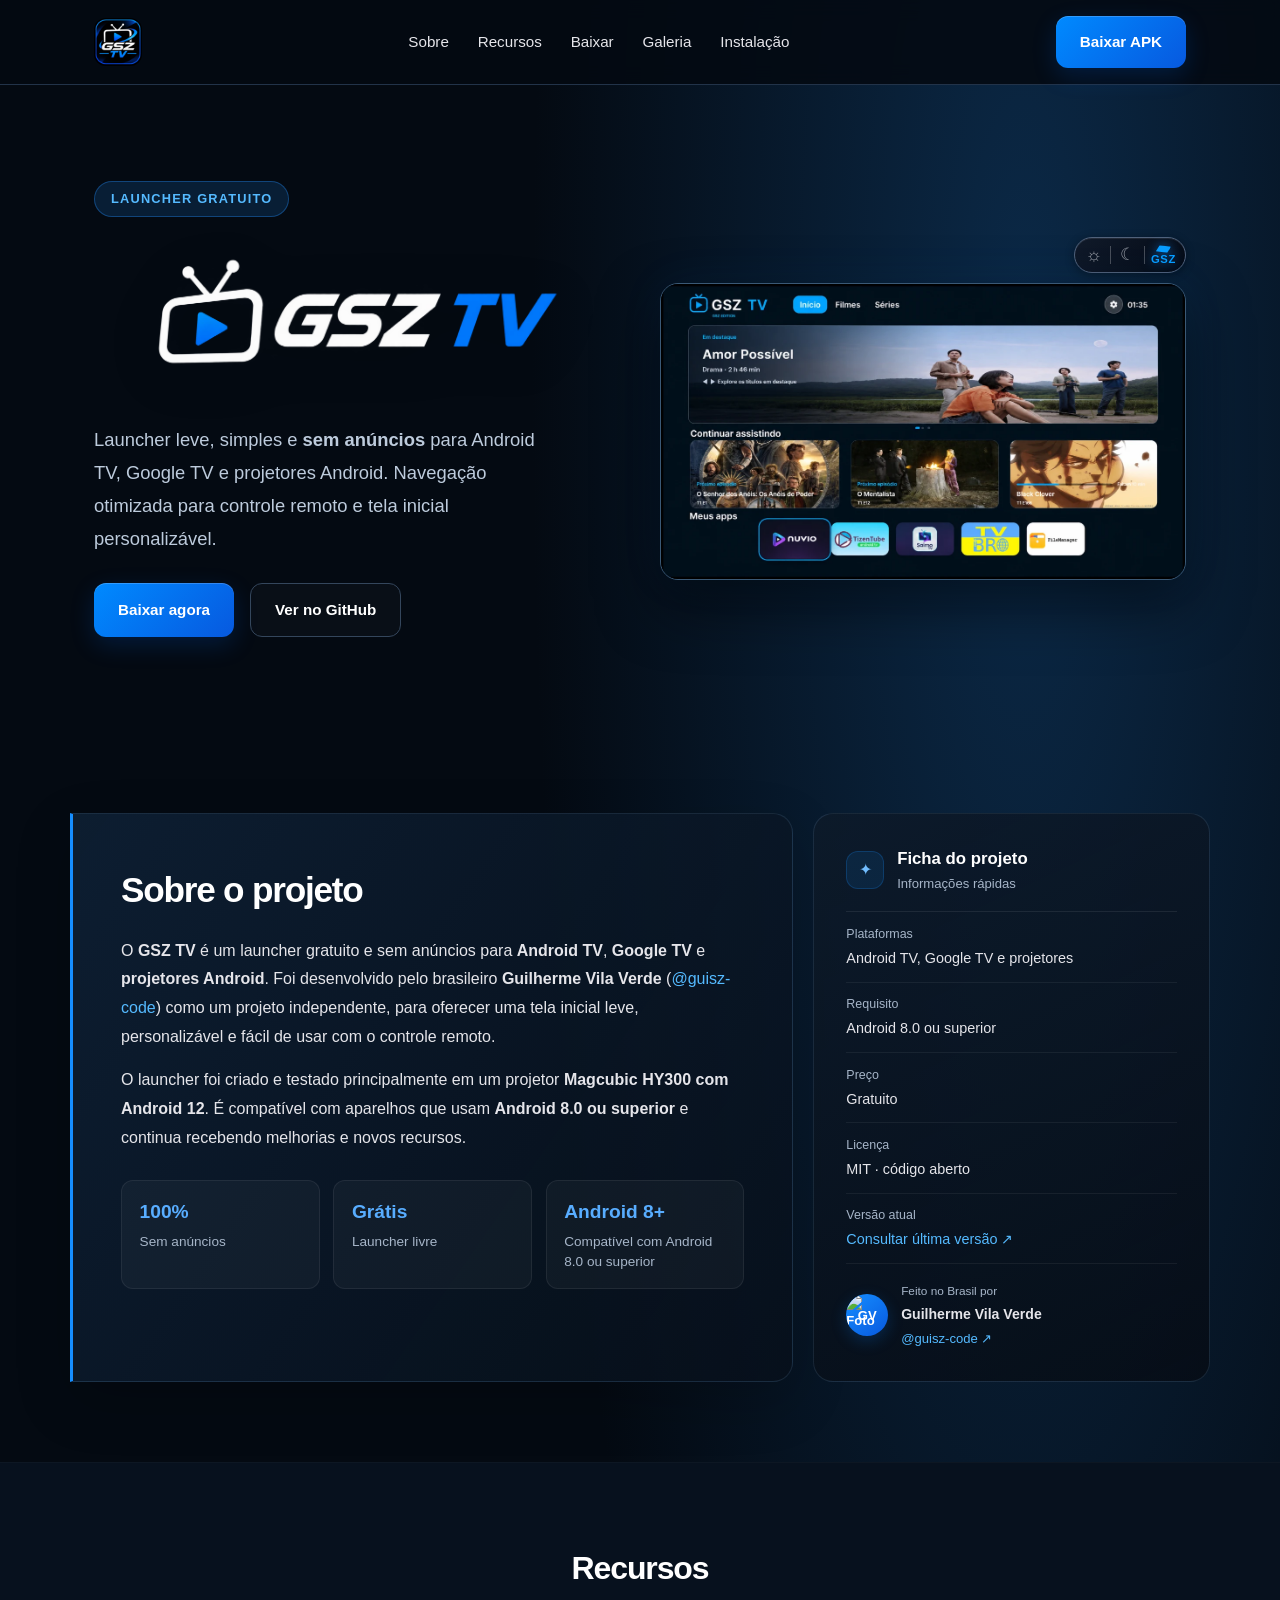
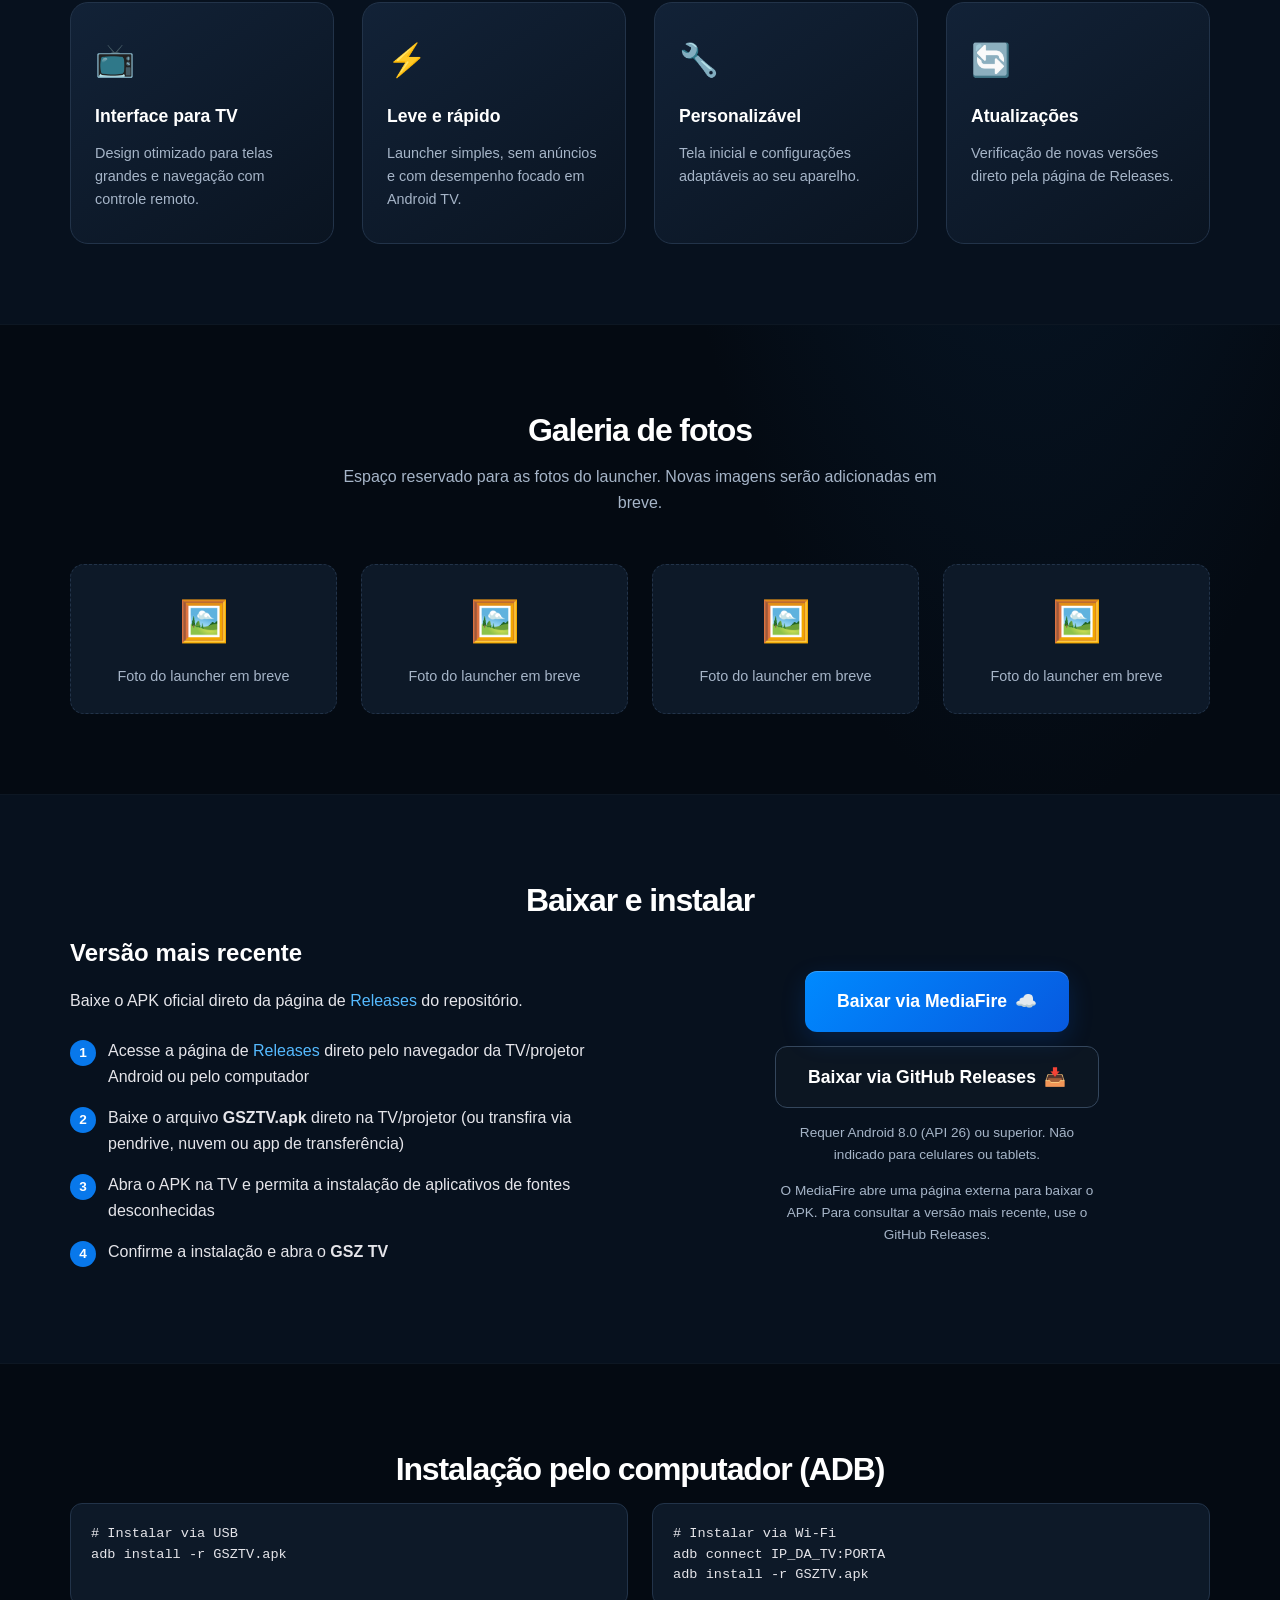
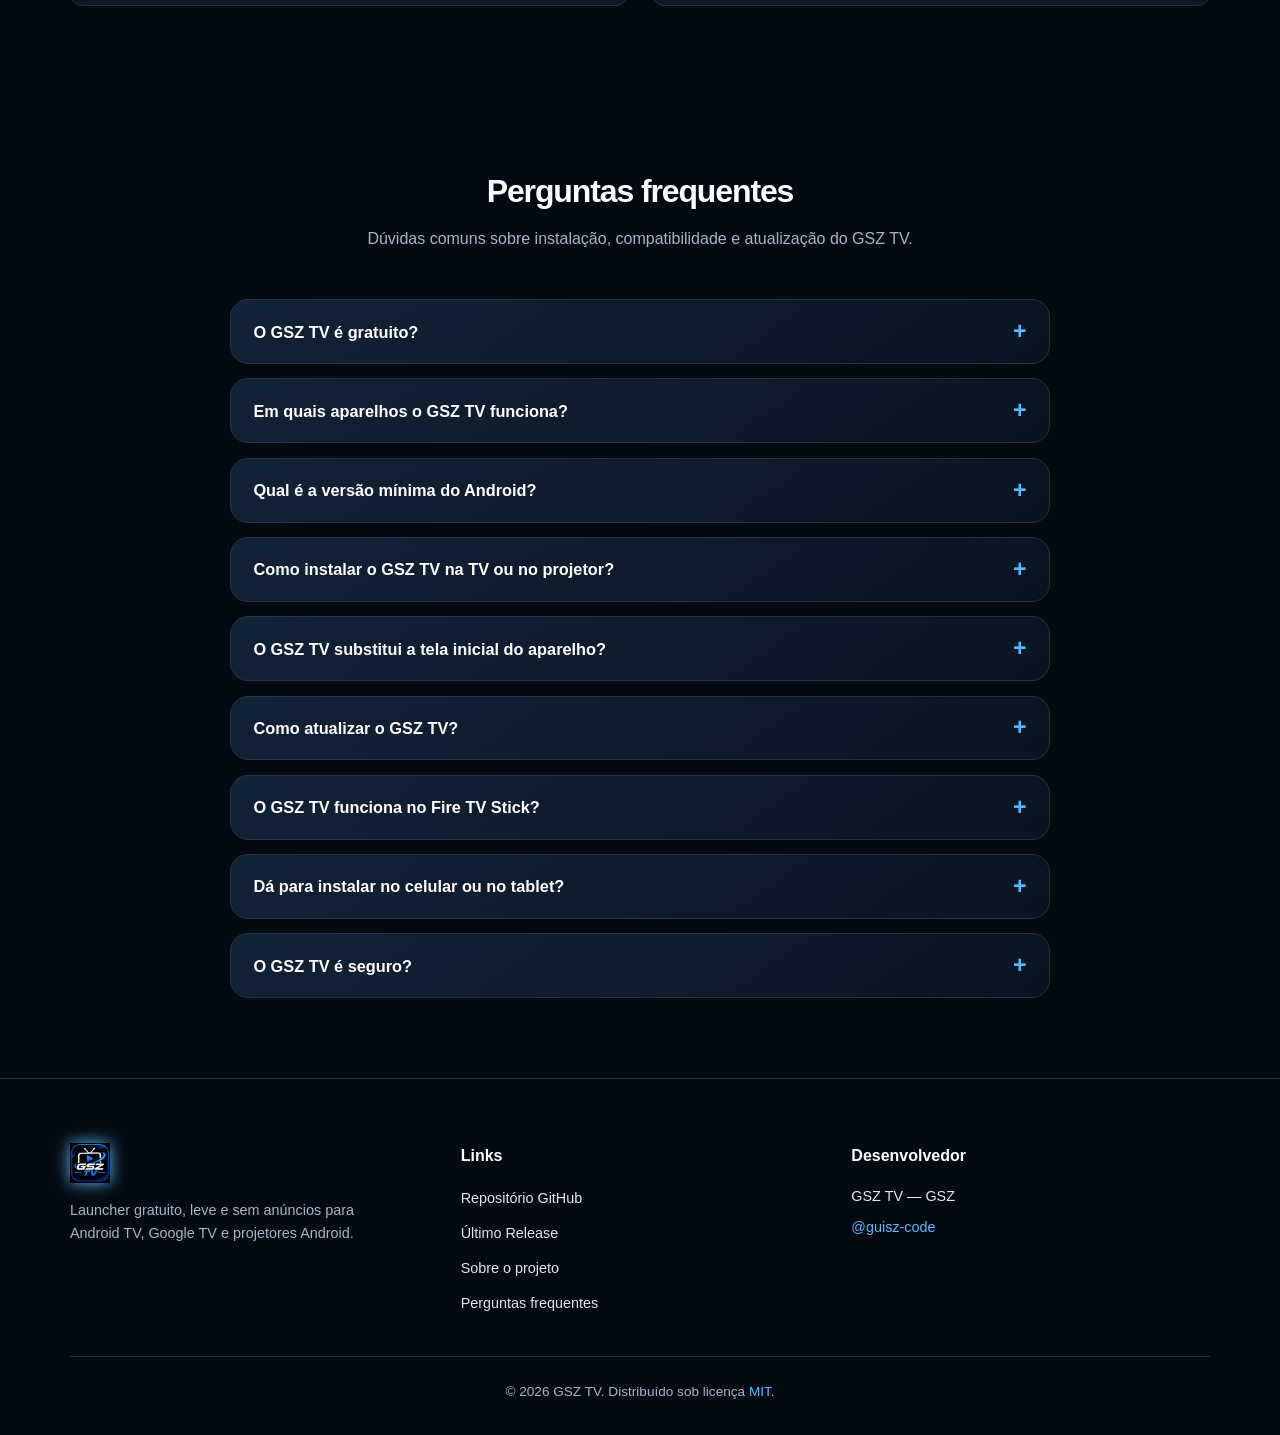
==== index.html @ 0f0dad5b "style: destaca MediaFire e move GitHub para segundo botão" ====
<!DOCTYPE html>
<html lang="pt-BR">
<head>
  <meta charset="UTF-8">
  <meta name="viewport" content="width=device-width, initial-scale=1.0">
  <meta name="description" content="Conheça o GSZ TV, launcher grátis e sem anúncios para Android TV, Google TV e projetores Android. Veja os recursos, requisitos e baixe o APK oficial.">
  <meta name="keywords" content="GSZ TV, launcher para Android TV, launcher para Google TV, launcher para projetor Android, launcher grátis sem anúncios, baixar GSZ TV APK">
  <meta name="author" content="GSZ — @guisz-code">
  <meta name="robots" content="index, follow, max-image-preview:large">
  <meta name="theme-color" content="#040a12">
  <link rel="canonical" href="https://guisz-code.github.io/gzs-tv-site/">

  <!-- Open Graph / Facebook -->
  <meta property="og:type" content="website">
  <meta property="og:url" content="https://guisz-code.github.io/gzs-tv-site/">
  <meta property="og:title" content="GSZ TV — Launcher grátis para Android TV">
  <meta property="og:description" content="Launcher gratuito, leve e sem anúncios para Android TV, Google TV e projetores Android. Baixe o APK oficial.">
  <meta property="og:image" content="https://guisz-code.github.io/gzs-tv-site/assets/img/social-card.jpg">
  <meta property="og:image:type" content="image/jpeg">
  <meta property="og:image:width" content="1200">
  <meta property="og:image:height" content="630">
  <meta property="og:image:alt" content="GSZ TV — launcher moderno para TV e projetor">
  <meta property="og:site_name" content="GSZ TV">
  <meta property="og:locale" content="pt_BR">

  <!-- Twitter -->
  <meta name="twitter:card" content="summary_large_image">
  <meta name="twitter:url" content="https://guisz-code.github.io/gzs-tv-site/">
  <meta name="twitter:title" content="GSZ TV — Launcher grátis para Android TV">
  <meta name="twitter:description" content="Launcher gratuito, leve e sem anúncios para Android TV, Google TV e projetores Android.">
  <meta name="twitter:image" content="https://guisz-code.github.io/gzs-tv-site/assets/img/social-card.jpg">
  <meta name="twitter:image:alt" content="GSZ TV — launcher moderno para TV e projetor">

  <title>GSZ TV: Launcher grátis para Android TV e projetores</title>
  <script type="application/ld+json">
  {
    "@context": "https://schema.org",
    "@graph": [
      {
        "@type": "WebSite",
        "@id": "https://guisz-code.github.io/gzs-tv-site/#website",
        "url": "https://guisz-code.github.io/gzs-tv-site/",
        "name": "GSZ TV",
        "inLanguage": "pt-BR"
      },
      {
        "@type": "SoftwareApplication",
        "@id": "https://guisz-code.github.io/gzs-tv-site/#app",
        "name": "GSZ TV",
        "applicationCategory": "HomeApplication",
        "operatingSystem": "Android 8.0 ou superior",
        "description": "Launcher gratuito e sem anúncios para Android TV, Google TV e projetores Android, com navegação otimizada para controle remoto.",
        "url": "https://guisz-code.github.io/gzs-tv-site/",
        "image": "https://guisz-code.github.io/gzs-tv-site/assets/img/tema-gsz-edition.webp",
        "screenshot": "https://guisz-code.github.io/gzs-tv-site/assets/img/tema-gsz-edition.webp",
        "downloadUrl": "https://github.com/guisz-code/GSZ-TV/releases/latest",
        "author": {
          "@type": "Person",
          "name": "GSZ",
          "url": "https://github.com/guisz-code"
        },
        "offers": {
          "@type": "Offer",
          "price": "0",
          "priceCurrency": "BRL"
        }
      },
      {
        "@type": "FAQPage",
        "@id": "https://guisz-code.github.io/gzs-tv-site/#faq",
        "inLanguage": "pt-BR",
        "mainEntity": [
          {
            "@type": "Question",
            "name": "O GSZ TV é gratuito?",
            "acceptedAnswer": {
              "@type": "Answer",
              "text": "Sim. O GSZ TV é gratuito, não tem anúncios nem assinatura, e o código-fonte é aberto sob a licença MIT. O download do APK é feito apenas pela página oficial de Releases do GitHub."
            }
          },
          {
            "@type": "Question",
            "name": "Em quais aparelhos o GSZ TV funciona?",
            "acceptedAnswer": {
              "@type": "Answer",
              "text": "O GSZ TV foi feito para Android TV, Google TV e projetores com Android 8.0 ou superior. Existem também versões experimentais para Smart TVs LG (webOS) e Samsung (Tizen), publicadas em um pré-release e que ainda precisam de validação em TVs reais."
            }
          },
          {
            "@type": "Question",
            "name": "Qual é a versão mínima do Android?",
            "acceptedAnswer": {
              "@type": "Answer",
              "text": "Android 8.0 (API 26) ou superior. O launcher foi criado e testado principalmente em um projetor Magcubic HY300 com Android 12."
            }
          },
          {
            "@type": "Question",
            "name": "Como instalar o GSZ TV na TV ou no projetor?",
            "acceptedAnswer": {
              "@type": "Answer",
              "text": "Baixe o arquivo GSZTV.apk pela página de Releases, abra o arquivo no aparelho e permita a instalação de aplicativos de fontes desconhecidas. Se preferir, transfira o APK por pendrive, nuvem ou aplicativo de transferência de arquivos. Também é possível instalar pelo computador usando ADB."
            }
          },
          {
            "@type": "Question",
            "name": "O GSZ TV substitui a tela inicial do aparelho?",
            "acceptedAnswer": {
              "@type": "Answer",
              "text": "Em aparelhos compatíveis, sim: o GSZ TV pode assumir a tela inicial. Para voltar à interface original, basta alterar a opção Início nas configurações do próprio aplicativo."
            }
          },
          {
            "@type": "Question",
            "name": "Como atualizar o GSZ TV?",
            "acceptedAnswer": {
              "@type": "Answer",
              "text": "A partir da versão 1.5, abra Configurações > Atualizações dentro do launcher para verificar, baixar e instalar novas versões. Não desinstale o aplicativo antes de atualizar, para preservar suas configurações."
            }
          },
          {
            "@type": "Question",
            "name": "O GSZ TV funciona no Fire TV Stick?",
            "acceptedAnswer": {
              "@type": "Answer",
              "text": "O Fire TV Stick usa o Fire OS, que é baseado em Android, mas a troca da tela inicial depende das restrições da Amazon. O projeto é desenvolvido e testado para Android TV, Google TV e projetores Android."
            }
          },
          {
            "@type": "Question",
            "name": "Dá para instalar no celular ou no tablet?",
            "acceptedAnswer": {
              "@type": "Answer",
              "text": "Não é o objetivo. A interface é pensada para telas grandes e para navegação com controle remoto, então o uso em celulares e tablets não é indicado."
            }
          },
          {
            "@type": "Question",
            "name": "O GSZ TV é seguro?",
            "acceptedAnswer": {
              "@type": "Answer",
              "text": "O código-fonte é público e aberto sob a licença MIT, o que permite auditar o funcionamento do aplicativo. Baixe o APK somente pela página oficial de Releases do repositório GSZ-TV para evitar arquivos modificados."
            }
          }
        ]
      }
    ]
  }
  </script>
  <link rel="preload" as="image" href="assets/img/logo-gsz-tv.webp">
  <link rel="preload" as="image" href="assets/img/gsz-tv-wordmark.webp">
  <link rel="preload" as="image" href="assets/img/tema-gsz-edition.webp" fetchpriority="high">
  <link rel="stylesheet" href="assets/css/style.css">
</head>
<body>

  <!-- Navegação -->
  <nav class="navbar">
    <div class="nav-container">
      <a href="#" class="logo-link" aria-label="GSZ TV">
        <img src="assets/img/logo-gsz-tv.webp" alt="" class="logo" width="256" height="256">
      </a>
      <ul class="nav-links">
        <li><a href="#sobre">Sobre</a></li>
        <li><a href="#recursos">Recursos</a></li>
        <li><a href="#baixar">Baixar</a></li>
        <li><a href="#galeria">Galeria</a></li>
        <li><a href="#instalacao">Instalação</a></li>
      </ul>
      <a href="https://github.com/guisz-code/GSZ-TV/releases/latest" class="btn neon" target="_blank">Baixar APK</a>
    </div>
  </nav>

  <!-- Hero -->
  <header class="hero">
    <div class="hero-content">
      <span class="badge">Launcher gratuito</span>
      <h1 class="hero-title">
        <img src="assets/img/gsz-tv-wordmark.webp" alt="GSZ TV" class="hero-wordmark" width="1100" height="367" fetchpriority="high">
        <span class="sr-only">— launcher grátis para Android TV, Google TV e projetores Android</span>
      </h1>
      <p class="lead">
        Launcher leve, simples e <strong>sem anúncios</strong> para Android TV, Google TV e projetores Android.
        Navegação otimizada para controle remoto e tela inicial personalizável.
      </p>
      <div class="hero-actions">
        <a href="#baixar" class="btn neon">Baixar agora</a>
        <a href="https://github.com/guisz-code/GSZ-TV" class="btn outline" target="_blank">Ver no GitHub</a>
      </div>
    </div>
    <div class="hero-image">
      <button id="btn-alternar-tema" class="btn-alternar-tema" type="button" aria-label="Alternar tema do launcher">
        <div class="tema-toggle">
          <span class="tema-icone tema-sol" data-indicador-tema="branco" aria-hidden="true">☼</span>
          <div class="tema-divisor"></div>
          <span class="tema-icone tema-lua" data-indicador-tema="escuro" aria-hidden="true">☾</span>
          <div class="tema-divisor"></div>
          <span class="tema-marca ativo" data-indicador-tema="gsz-edition" aria-hidden="true"><i></i><b>GSZ</b></span>
        </div>
      </button>
      <img id="img-tema" src="assets/img/tema-gsz-edition.webp" alt="Tela inicial do GSZ TV — tema GSZ EDITION" class="screenshot" width="1200" height="675" fetchpriority="high">
    </div>
  </header>

  <!-- Sobre -->
  <section id="sobre" class="section sobre">
    <div class="container">
      <div class="sobre-grid">
        <div class="sobre-texto">
          <h2>Sobre o projeto</h2>
          <p>
            O <strong>GSZ TV</strong> é um launcher gratuito e sem anúncios para <strong>Android TV</strong>,
            <strong>Google TV</strong> e <strong>projetores Android</strong>. Foi desenvolvido pelo brasileiro
            <strong>Guilherme Vila Verde</strong> (<a href="https://github.com/guisz-code" target="_blank" rel="noopener noreferrer">@guisz-code</a>)
            como um projeto independente, para oferecer uma tela inicial leve, personalizável e fácil de usar com o controle remoto.
          </p>
          <p>
            O launcher foi criado e testado principalmente em um projetor <strong>Magcubic HY300 com Android 12</strong>.
            É compatível com aparelhos que usam <strong>Android 8.0 ou superior</strong> e continua recebendo melhorias e novos recursos.
          </p>
          <div class="destaques">
            <div class="destaque">
              <span class="numero">100%</span>
              <span class="rotulo">Sem anúncios</span>
            </div>
            <div class="destaque">
              <span class="numero">Grátis</span>
              <span class="rotulo">Launcher livre</span>
            </div>
            <div class="destaque">
              <span class="numero">Android 8+</span>
              <span class="rotulo">Compatível com Android 8.0 ou superior</span>
            </div>
          </div>
        </div>
        <aside class="sobre-ficha" aria-label="Ficha técnica do projeto">
          <div class="ficha-cabecalho">
            <span class="ficha-sinal" aria-hidden="true">✦</span>
            <div>
              <h3>Ficha do projeto</h3>
              <p>Informações rápidas</p>
            </div>
          </div>
          <dl class="ficha-lista">
            <div><dt>Plataformas</dt><dd>Android TV, Google TV e projetores</dd></div>
            <div><dt>Requisito</dt><dd>Android 8.0 ou superior</dd></div>
            <div><dt>Preço</dt><dd>Gratuito</dd></div>
            <div><dt>Licença</dt><dd>MIT · código aberto</dd></div>
            <div><dt>Versão atual</dt><dd><a id="versao-launcher" href="https://github.com/guisz-code/GSZ-TV/releases/latest" target="_blank" rel="noopener noreferrer">Consultar última versão ↗</a></dd></div>
          </dl>
          <div class="ficha-desenvolvedor">
            <span class="desenvolvedor-avatar">
              <span aria-hidden="true">GV</span>
              <img id="avatar-github" src="https://github.com/guisz-code.png?size=96" alt="Foto de perfil de Guilherme Vila Verde no GitHub">
            </span>
            <div>
              <span class="desenvolvedor-legenda">Feito no Brasil por</span>
              <strong>Guilherme Vila Verde</strong>
              <a href="https://github.com/guisz-code" target="_blank" rel="noopener noreferrer">@guisz-code ↗</a>
            </div>
          </div>
        </aside>
      </div>
    </div>
  </section>

  <!-- Recursos -->
  <section id="recursos" class="section recursos bg-escuro">
    <div class="container">
      <h2 class="titulo-secao">Recursos</h2>
      <div class="grid-recursos">
        <div class="card">
          <div class="icone">📺</div>
          <h3>Interface para TV</h3>
          <p>Design otimizado para telas grandes e navegação com controle remoto.</p>
        </div>
        <div class="card">
          <div class="icone">⚡</div>
          <h3>Leve e rápido</h3>
          <p>Launcher simples, sem anúncios e com desempenho focado em Android TV.</p>
        </div>
        <div class="card">
          <div class="icone">🔧</div>
          <h3>Personalizável</h3>
          <p>Tela inicial e configurações adaptáveis ao seu aparelho.</p>
        </div>
        <div class="card">
          <div class="icone">🔄</div>
          <h3>Atualizações</h3>
          <p>Verificação de novas versões direto pela página de Releases.</p>
        </div>
      </div>
    </div>
  </section>

  <!-- Galeria (espaço para fotos futuras) -->
  <section id="galeria" class="section galeria">
    <div class="container">
      <h2 class="titulo-secao">Galeria de fotos</h2>
      <p class="subtitulo">Espaço reservado para as fotos do launcher. Novas imagens serão adicionadas em breve.</p>
      <div class="grid-galeria">
        <div class="galeria-item placeholder">
          <div class="placeholder-conteudo">
            <span class="icone-placeholder">🖼️</span>
            <p>Foto do launcher em breve</p>
          </div>
        </div>
        <div class="galeria-item placeholder">
          <div class="placeholder-conteudo">
            <span class="icone-placeholder">🖼️</span>
            <p>Foto do launcher em breve</p>
          </div>
        </div>
        <div class="galeria-item placeholder">
          <div class="placeholder-conteudo">
            <span class="icone-placeholder">🖼️</span>
            <p>Foto do launcher em breve</p>
          </div>
        </div>
        <div class="galeria-item placeholder">
          <div class="placeholder-conteudo">
            <span class="icone-placeholder">🖼️</span>
            <p>Foto do launcher em breve</p>
          </div>
        </div>
      </div>
    </div>
  </section>

  <!-- Baixar -->
  <section id="baixar" class="section baixar bg-escuro">
    <div class="container">
      <h2 class="titulo-secao">Baixar e instalar</h2>
      <div class="baixar-conteudo">
        <div class="texto-baixar">
          <h3>Versão mais recente</h3>
          <p>Baixe o APK oficial direto da página de <a href="https://github.com/guisz-code/GSZ-TV/releases/latest" target="_blank">Releases</a> do repositório.</p>
          <div class="passos">
            <div class="passo">
              <span class="numero-passo">1</span>
              <span>Acesse a página de <a href="https://github.com/guisz-code/GSZ-TV/releases/latest" target="_blank">Releases</a> direto pelo navegador da TV/projetor Android ou pelo computador</span>
            </div>
            <div class="passo">
              <span class="numero-passo">2</span>
              <span>Baixe o arquivo <strong>GSZTV.apk</strong> direto na TV/projetor (ou transfira via pendrive, nuvem ou app de transferência)</span>
            </div>
            <div class="passo">
              <span class="numero-passo">3</span>
              <span>Abra o APK na TV e permita a instalação de aplicativos de fontes desconhecidas</span>
            </div>
            <div class="passo">
              <span class="numero-passo">4</span>
              <span>Confirme a instalação e abra o <strong>GSZ TV</strong></span>
            </div>
          </div>
        </div>
        <div class="baixar-cta">
          <a href="https://www.mediafire.com/file/glqg8dirai9h2zf/GSZTV.apk/file" class="btn neon btn-grande" target="_blank" rel="noopener noreferrer" id="btn-download-externo">
            Baixar via MediaFire <span aria-hidden="true">☁️</span>
          </a>
          <a href="https://github.com/guisz-code/GSZ-TV/releases/latest" class="btn outline btn-grande" target="_blank" rel="noopener noreferrer">
            Baixar via GitHub Releases <span aria-hidden="true">📥</span>
          </a>
          <p class="nota">Requer Android 8.0 (API 26) ou superior. Não indicado para celulares ou tablets.</p>
          <p class="nota">O MediaFire abre uma página externa para baixar o APK. Para consultar a versão mais recente, use o GitHub Releases.</p>
        </div>
      </div>
    </div>
  </section>

  <!-- Instalação -->
  <section id="instalacao" class="section instalacao">
    <div class="container">
      <h2 class="titulo-secao">Instalação pelo computador (ADB)</h2>
      <div class="codigos">
        <div class="bloco-codigo">
          <pre><code># Instalar via USB
adb install -r GSZTV.apk</code></pre>
        </div>
        <div class="bloco-codigo">
          <pre><code># Instalar via Wi-Fi
adb connect IP_DA_TV:PORTA
adb install -r GSZTV.apk</code></pre>
        </div>
      </div>
    </div>
  </section>

  <!-- Perguntas frequentes -->
  <section id="faq" class="section faq">
    <div class="container">
      <h2 class="titulo-secao">Perguntas frequentes</h2>
      <p class="subtitulo">Dúvidas comuns sobre instalação, compatibilidade e atualização do GSZ TV.</p>
      <div class="faq-lista">
        <details class="faq-item">
          <summary>O GSZ TV é gratuito?</summary>
          <div class="faq-resposta"><p>Sim. O GSZ TV é gratuito, não tem anúncios nem assinatura, e o código-fonte é aberto sob a licença MIT. O download do APK é feito apenas pela página oficial de Releases do GitHub.</p></div>
        </details>
        <details class="faq-item">
          <summary>Em quais aparelhos o GSZ TV funciona?</summary>
          <div class="faq-resposta"><p>O GSZ TV foi feito para Android TV, Google TV e projetores com Android 8.0 ou superior. Existem também versões experimentais para Smart TVs LG (webOS) e Samsung (Tizen), publicadas em um pré-release e que ainda precisam de validação em TVs reais.</p></div>
        </details>
        <details class="faq-item">
          <summary>Qual é a versão mínima do Android?</summary>
          <div class="faq-resposta"><p>Android 8.0 (API 26) ou superior. O launcher foi criado e testado principalmente em um projetor Magcubic HY300 com Android 12.</p></div>
        </details>
        <details class="faq-item">
          <summary>Como instalar o GSZ TV na TV ou no projetor?</summary>
          <div class="faq-resposta"><p>Baixe o arquivo GSZTV.apk pela página de Releases, abra o arquivo no aparelho e permita a instalação de aplicativos de fontes desconhecidas. Se preferir, transfira o APK por pendrive, nuvem ou aplicativo de transferência de arquivos. Também é possível instalar pelo computador usando ADB.</p></div>
        </details>
        <details class="faq-item">
          <summary>O GSZ TV substitui a tela inicial do aparelho?</summary>
          <div class="faq-resposta"><p>Em aparelhos compatíveis, sim: o GSZ TV pode assumir a tela inicial. Para voltar à interface original, basta alterar a opção Início nas configurações do próprio aplicativo.</p></div>
        </details>
        <details class="faq-item">
          <summary>Como atualizar o GSZ TV?</summary>
          <div class="faq-resposta"><p>A partir da versão 1.5, abra Configurações &gt; Atualizações dentro do launcher para verificar, baixar e instalar novas versões. Não desinstale o aplicativo antes de atualizar, para preservar suas configurações.</p></div>
        </details>
        <details class="faq-item">
          <summary>O GSZ TV funciona no Fire TV Stick?</summary>
          <div class="faq-resposta"><p>O Fire TV Stick usa o Fire OS, que é baseado em Android, mas a troca da tela inicial depende das restrições da Amazon. O projeto é desenvolvido e testado para Android TV, Google TV e projetores Android.</p></div>
        </details>
        <details class="faq-item">
          <summary>Dá para instalar no celular ou no tablet?</summary>
          <div class="faq-resposta"><p>Não é o objetivo. A interface é pensada para telas grandes e para navegação com controle remoto, então o uso em celulares e tablets não é indicado.</p></div>
        </details>
        <details class="faq-item">
          <summary>O GSZ TV é seguro?</summary>
          <div class="faq-resposta"><p>O código-fonte é público e aberto sob a licença MIT, o que permite auditar o funcionamento do aplicativo. Baixe o APK somente pela página oficial de Releases do repositório GSZ-TV para evitar arquivos modificados.</p></div>
        </details>
      </div>
    </div>
  </section>

  <!-- Footer -->
  <footer class="footer">
    <div class="container">
      <div class="footer-grid">
        <div class="footer-marca">
          <img src="assets/img/logo-gsz-tv.webp" alt="Logo GSZ TV" class="logo-footer" width="256" height="256" loading="lazy" decoding="async">
          <p>Launcher gratuito, leve e sem anúncios para Android TV, Google TV e projetores Android.</p>
        </div>
        <div class="footer-links">
          <h4>Links</h4>
          <ul>
            <li><a href="https://github.com/guisz-code/GSZ-TV" target="_blank">Repositório GitHub</a></li>
            <li><a href="https://github.com/guisz-code/GSZ-TV/releases/latest" target="_blank">Último Release</a></li>
            <li><a href="#sobre">Sobre o projeto</a></li>
            <li><a href="#faq">Perguntas frequentes</a></li>
          </ul>
        </div>
        <div class="footer-contato">
          <h4>Desenvolvedor</h4>
          <p>GSZ TV — GSZ</p>
          <p><a href="https://github.com/guisz-code" target="_blank">@guisz-code</a></p>
        </div>
      </div>
      <div class="footer-copy">
        <p>&copy; 2026 GSZ TV. Distribuído sob licença <a href="https://github.com/guisz-code/GSZ-TV/blob/main/LICENSE" target="_blank">MIT</a>.</p>
      </div>
    </div>
  </footer>

  <div id="tv-navigation-hint" class="tv-navigation-hint" role="status" aria-live="polite" hidden>
    Use as setas do controle para navegar e OK para selecionar
  </div>

  <script src="assets/js/main.js"></script>

</body>
</html>
---- assets/css/style.css ----
/* ============================================================
   GSZ TV — Site oficial
   Cores: azul neon, branco, preto
   ============================================================ */

:root {
  --cor-fundo: #040a12;
  --cor-fundo-secao: #07111e;
  --cor-card: #0d1928;
  --cor-borda: #223349;
  --azul-neon: #55baff;
  --azul-neon-suave: rgba(35, 145, 255, 0.15);
  --azul-neon-escuro: #0878eb;
  --branco: #ffffff;
  --branco-suave: #e5e5ea;
  --cinza: #a6b5c8;
  --sombra-neon: 0 0 18px rgba(35, 145, 255, 0.35);
  --transicao: all 0.35s ease;
}

* {
  margin: 0;
  padding: 0;
  box-sizing: border-box;
}

html {
  scroll-behavior: smooth;
}

body {
  background: var(--cor-fundo);
  color: var(--branco);
  font-family: 'Segoe UI', Roboto, Helvetica, Arial, sans-serif;
  line-height: 1.6;
  min-height: 100vh;
}

a {
  color: var(--azul-neon);
  text-decoration: none;
  transition: var(--transicao);
}

a:hover {
  color: #66fbff;
}

img {
  max-width: 100%;
  display: block;
}

/* ===== Navbar ===== */
.navbar {
  position: sticky;
  top: 0;
  z-index: 100;
  background: rgba(4, 10, 18, 0.88);
  backdrop-filter: blur(10px);
  border-bottom: 1px solid var(--cor-borda);
}

.nav-container {
  max-width: 1140px;
  margin: 0 auto;
  padding: 1rem 1.5rem;
  display: flex;
  align-items: center;
  justify-content: space-between;
  gap: 1.5rem;
}

.logo-link {
  display: flex;
  align-items: center;
}

.logo {
  width: 48px;
  height: 48px;
  filter: drop-shadow(0 0 10px var(--azul-neon));
  transition: var(--transicao);
}

.logo-link:hover .logo {
  filter: drop-shadow(0 0 20px var(--azul-neon));
}

.nav-links {
  display: flex;
  list-style: none;
  gap: 1.8rem;
  align-items: center;
}

.nav-links a {
  color: var(--branco-suave);
  font-weight: 500;
  font-size: 0.95rem;
}

.nav-links a:hover {
  color: var(--azul-neon);
}

/* ===== Hero ===== */
.hero {
  position: relative;
  max-width: 1140px;
  margin: 0 auto;
  padding: 5rem 1.5rem 6rem;
  display: grid;
  grid-template-columns: 1fr 1fr;
  gap: 3rem;
  align-items: center;
}

.hero-content .badge {
  display: inline-block;
  padding: 0.45rem 1rem;
  background: var(--azul-neon-suave);
  color: var(--azul-neon);
  border: 1px solid rgba(35, 145, 255, 0.35);
  border-radius: 999px;
  font-size: 0.8rem;
  font-weight: 700;
  letter-spacing: 1.2px;
  text-transform: uppercase;
  margin-bottom: 1rem;
}

.hero h1 {
  font-size: 3.5rem;
  line-height: 1.05;
  margin-bottom: 1rem;
  letter-spacing: -1px;
}

.hero h1 .dot {
  color: var(--azul-neon);
}

.lead {
  font-size: 1.15rem;
  color: var(--branco-suave);
  max-width: 460px;
  margin-bottom: 1.75rem;
}

.hero-actions {
  display: flex;
  gap: 1rem;
}

.hero-image {
  display: flex;
  justify-content: center;
  align-items: center;
}

.screenshot {
  width: 100%;
  max-width: 560px;
  height: auto;
  border-radius: 16px;
  border: 2px solid var(--cor-borda);
  box-shadow: var(--sombra-neon), 0 20px 40px rgba(0,0,0,0.5);
  transition: var(--transicao);
}

.screenshot:hover {
  transform: translateY(-4px);
  border-color: var(--azul-neon);
  box-shadow: 0 0 30px rgba(35, 145, 255, 0.55), 0 20px 50px rgba(0,0,0,0.6);
}

/* ===== Seções gerais ===== */
.section {
  padding: 5rem 1.5rem;
}

.container {
  max-width: 1140px;
  margin: 0 auto;
}

.bg-escuro {
  background: var(--cor-fundo-secao);
}

.titulo-secao {
  font-size: 2rem;
  text-align: center;
  margin-bottom: 0.5rem;
  letter-spacing: -0.5px;
}

.subtitulo {
  text-align: center;
  color: var(--cinza);
  margin-bottom: 3rem;
  max-width: 600px;
  margin-left: auto;
  margin-right: auto;
}

/* ===== Botões ===== */
.btn {
  display: inline-flex;
  align-items: center;
  justify-content: center;
  gap: 0.5rem;
  padding: 0.85rem 1.5rem;
  border-radius: 8px;
  font-weight: 600;
  font-size: 0.95rem;
  cursor: pointer;
  border: none;
  transition: var(--transicao);
}

.btn.neon {
  background: var(--azul-neon);
  color: #000;
  box-shadow: var(--sombra-neon);
}

.btn.neon:hover {
  background: #33fbff;
  box-shadow: 0 0 30px rgba(35, 145, 255, 0.65);
  transform: translateY(-2px);
}

.btn.outline {
  background: transparent;
  color: var(--branco);
  border: 1px solid var(--cor-borda);
}

.btn.outline:hover {
  border-color: var(--azul-neon);
  color: var(--azul-neon);
}

.btn-grande {
  padding: 1rem 2rem;
  font-size: 1.1rem;
}

/* ===== Alternador minimalista de temas, acima da imagem ===== */
.hero-image {
  display: flex;
  flex-direction: column;
  align-items: center;
}

.btn-alternar-tema {
  align-self: flex-end;
  margin: 0 0 0.65rem;
  padding: 0;
  border: 0;
  background: none;
  cursor: pointer;
  transition: transform 0.2s ease;
}

.btn-alternar-tema:hover {
  transform: translateY(-2px);
}

.btn-alternar-tema:focus-visible {
  outline: 2px solid #79caff;
  outline-offset: 4px;
  border-radius: 999px;
}

.tema-toggle {
  display: flex;
  align-items: center;
  justify-content: center;
  gap: 0.45rem;
  min-width: 112px;
  height: 36px;
  padding: 0 0.65rem;
  color: #f3f7fc;
  background: linear-gradient(135deg, #111b2b, #050b16);
  border: 1px solid #51627b;
  border-radius: 999px;
  box-shadow: 0 2px 10px #0005, inset 0 1px #ffffff16;
}

.tema-icone {
  display: grid;
  place-items: center;
  width: 18px;
  height: 22px;
  color: #f3f7fc;
  font-size: 1.15rem;
  line-height: 1;
  text-align: center;
  user-select: none;
  opacity: 0.58;
  transition: color 0.2s ease, opacity 0.2s ease, text-shadow 0.2s ease, transform 0.2s ease;
}

.tema-sol { color: #f5f7fb; }
.tema-lua { font-size: 1.05rem; }

.tema-divisor {
  width: 1px;
  height: 18px;
  background: #ffffff40;
}

.tema-marca {
  display: flex;
  flex-direction: column;
  align-items: center;
  gap: 1px;
  color: #079cff;
  font-size: 0.65rem;
  line-height: 0.9;
  letter-spacing: 0.05em;
  opacity: 0.58;
  transition: opacity 0.2s ease, filter 0.2s ease, transform 0.2s ease;
}

.tema-marca i {
  width: 14px;
  height: 7px;
  display: block;
  background: #079cff;
  clip-path: polygon(25% 0, 100% 20%, 75% 100%, 0 80%);
  box-shadow: 0 0 5px #079cff80;
}

.tema-marca b { font-weight: 800; }

.tema-icone.ativo {
  color: #16a5ff;
  opacity: 1;
  text-shadow: 0 0 9px #168effb3;
  transform: scale(1.12);
}

.tema-marca.ativo {
  opacity: 1;
  filter: drop-shadow(0 0 5px #168effa6);
  transform: scale(1.08);
}

.btn-alternar-tema.animando .tema-toggle {
  animation: tema-troca 460ms ease;
}

@keyframes tema-troca {
  0% { transform: scale(1); box-shadow: 0 2px 10px #0005, inset 0 1px #ffffff16; }
  45% { transform: scale(1.08); box-shadow: 0 0 18px #168eff70, inset 0 1px #ffffff30; }
  100% { transform: scale(1); box-shadow: 0 2px 10px #0005, inset 0 1px #ffffff16; }
}

@media (prefers-reduced-motion: reduce) {
  .btn-alternar-tema.animando .tema-toggle { animation: none; }
}

/* ===== Sobre ===== */
.sobre-grid {
  display: grid;
  grid-template-columns: minmax(0, 1.55fr) minmax(260px, 0.85fr);
  gap: 1.25rem;
  align-items: stretch;
}

.sobre-texto {
  max-width: none;
  padding: clamp(1.5rem, 4vw, 3rem);
  background: linear-gradient(125deg, rgba(15, 34, 55, 0.84), rgba(7, 15, 26, 0.78));
  border: 1px solid rgba(115, 161, 205, 0.16);
  border-left: 3px solid #168eff;
  border-radius: 0 20px 20px 0;
  box-shadow: 0 20px 55px rgba(0, 0, 0, 0.18);
}

.sobre-ficha {
  display: flex;
  flex-direction: column;
  padding: clamp(1.35rem, 3vw, 2rem);
  background: linear-gradient(155deg, rgba(13, 26, 42, 0.92), rgba(7, 13, 22, 0.88));
  border: 1px solid rgba(115, 161, 205, 0.16);
  border-radius: 20px;
}

.ficha-cabecalho {
  display: flex;
  align-items: center;
  gap: 0.8rem;
  padding-bottom: 1.1rem;
  border-bottom: 1px solid rgba(255, 255, 255, 0.08);
}

.ficha-sinal {
  display: grid;
  place-items: center;
  width: 38px;
  height: 38px;
  color: #71bdff;
  background: #168eff1c;
  border: 1px solid #168eff38;
  border-radius: 12px;
}

.ficha-cabecalho h3 { font-size: 1.05rem; }
.ficha-cabecalho p { color: var(--cinza); font-size: 0.82rem; }

.ficha-lista { margin: 0; }

.ficha-lista > div {
  display: flex;
  flex-direction: column;
  gap: 0.18rem;
  padding: 0.8rem 0;
  border-bottom: 1px solid rgba(255, 255, 255, 0.06);
}

.ficha-lista dt {
  color: var(--cinza);
  font-size: 0.78rem;
}

.ficha-lista dd {
  margin: 0;
  color: var(--branco-suave);
  font-size: 0.9rem;
  line-height: 1.45;
}

.ficha-desenvolvedor {
  display: flex;
  align-items: center;
  gap: 0.8rem;
  margin-top: auto;
  padding-top: 1.15rem;
}

.desenvolvedor-avatar {
  position: relative;
  overflow: hidden;
  display: grid;
  place-items: center;
  flex: 0 0 42px;
  height: 42px;
  color: #fff;
  font-size: 0.82rem;
  font-weight: 700;
  background: linear-gradient(140deg, #168eff, #0759df);
  border-radius: 50%;
  box-shadow: 0 5px 16px #0878eb3d;
}

.desenvolvedor-avatar img {
  position: absolute;
  inset: 0;
  width: 100%;
  height: 100%;
  object-fit: cover;
  border-radius: inherit;
}

.ficha-desenvolvedor > div { display: flex; flex-direction: column; gap: 0.12rem; }
.desenvolvedor-legenda { color: var(--cinza); font-size: 0.74rem; }
.ficha-desenvolvedor strong { color: var(--branco-suave); font-size: 0.88rem; }
.ficha-desenvolvedor a { font-size: 0.82rem; }

.sobre-texto h2 {
  margin-bottom: 1.15rem;
  font-size: clamp(1.7rem, 3vw, 2.2rem);
  letter-spacing: -0.035em;
}

.sobre-texto p {
  color: var(--branco-suave);
  max-width: 780px;
  margin-bottom: 0.9rem;
  line-height: 1.8;
}

.destaques {
  display: grid;
  grid-template-columns: repeat(3, minmax(0, 1fr));
  gap: 0.85rem;
  margin-top: 1.7rem;
}

.destaque {
  display: flex;
  flex-direction: column;
  gap: 0.3rem;
  min-width: 0;
  padding: 1rem 1.1rem;
  background: rgba(255, 255, 255, 0.035);
  border: 1px solid rgba(255, 255, 255, 0.07);
  border-radius: 12px;
}

.destaque .numero {
  font-size: 1.2rem;
  font-weight: 700;
  color: #58adff;
}

.destaque .rotulo {
  font-size: 0.85rem;
  line-height: 1.45;
  color: var(--cinza);
}

@media (max-width: 760px) {
  .sobre-texto { padding: 1.5rem; }
  .destaques { grid-template-columns: repeat(2, minmax(0, 1fr)); }
  .destaque:last-child { grid-column: 1 / -1; }
}

@media (max-width: 520px) {
  .sobre-texto { padding: 1.25rem; }
  .sobre-texto p { font-size: 0.95rem; }
  .destaques { grid-template-columns: 1fr; gap: 0.65rem; margin-top: 1.25rem; }
  .destaque:last-child { grid-column: auto; }
  .destaque { padding: 0.85rem 1rem; }
}

.sobre-imagem {
  display: flex;
  justify-content: center;
}

.suave {
  box-shadow: none;
  border: 1px solid var(--cor-borda);
}

/* ===== Recursos ===== */
.grid-recursos {
  display: grid;
  grid-template-columns: repeat(auto-fit, minmax(220px, 1fr));
  gap: 1.75rem;
}

.card {
  background: var(--cor-card);
  border: 1px solid var(--cor-borda);
  border-radius: 14px;
  padding: 2rem 1.5rem;
  transition: var(--transicao);
}

.card:hover {
  border-color: var(--azul-neon);
  box-shadow: var(--sombra-neon);
  transform: translateY(-3px);
}

.icone {
  font-size: 2rem;
  margin-bottom: 1rem;
  display: block;
}

.card h3 {
  font-size: 1.1rem;
  margin-bottom: 0.75rem;
}

.card p {
  color: var(--cinza);
  font-size: 0.9rem;
}

/* ===== Galeria ===== */
.galeria {
  text-align: center;
}

.grid-galeria {
  display: grid;
  grid-template-columns: repeat(auto-fit, minmax(240px, 1fr));
  gap: 1.5rem;
}

.galeria-item {
  position: relative;
  aspect-ratio: 16 / 9;
  border-radius: 14px;
  border: 2px dashed var(--cor-borda);
  background: var(--cor-card);
  overflow: hidden;
  display: flex;
  align-items: center;
  justify-content: center;
  transition: var(--transicao);
}

.galeria-item:hover {
  border-color: var(--azul-neon);
  background: rgba(35, 145, 255, 0.05);
}

.placeholder-conteudo {
  text-align: center;
  color: var(--cinza);
}

.icone-placeholder {
  font-size: 2.5rem;
  display: block;
  margin-bottom: 0.75rem;
}

.placeholder-conteudo p {
  font-size: 0.9rem;
}

/* ===== Baixar ===== */
.baixar-conteudo {
  display: grid;
  grid-template-columns: 1fr 1fr;
  gap: 3rem;
  align-items: stretch;
}

.baixar-cta {
  display: flex;
  min-width: 0;
  flex-direction: column;
  align-items: center;
  justify-content: center;
  gap: 0.9rem;
  text-align: center;
}

.baixar-cta .btn {
  white-space: nowrap;
}

.baixar-cta .nota {
  max-width: 320px;
  margin: 0;
}

.texto-baixar h3 {
  font-size: 1.5rem;
  margin-bottom: 1rem;
}

.texto-baixar p {
  color: var(--branco-suave);
  margin-bottom: 1.5rem;
  max-width: 480px;
}

.passo {
  display: flex;
  gap: 0.75rem;
  align-items: flex-start;
  margin-bottom: 1rem;
  color: var(--branco-suave);
}

.numero-passo {
  flex-shrink: 0;
  width: 26px;
  height: 26px;
  background: var(--azul-neon);
  color: #000;
  border-radius: 50%;
  font-size: 0.85rem;
  font-weight: 700;
  display: flex;
  align-items: center;
  justify-content: center;
  margin-top: 0.1rem;
}

.nota {
  margin-top: 1.5rem;
  font-size: 0.85rem;
  color: var(--cinza);
}

/* ===== Instalação ===== */
.codigos {
  display: grid;
  grid-template-columns: repeat(auto-fit, minmax(260px, 1fr));
  gap: 1.5rem;
}

.bloco-codigo {
  background: var(--cor-card);
  border: 1px solid var(--cor-borda);
  border-radius: 12px;
  padding: 1.25rem;
}

.bloco-codigo code {
  display: block;
  font-family: Consolas, 'Courier New', monospace;
  font-size: 0.85rem;
  color: var(--branco-suave);
  line-height: 1.5;
  white-space: pre-wrap;
}

/* ===== Footer ===== */
.footer {
  border-top: 1px solid var(--cor-borda);
  padding: 4rem 1.5rem 2rem;
  background: var(--cor-fundo);
}

.footer-grid {
  display: grid;
  grid-template-columns: 1fr 1fr 1fr;
  gap: 2rem;
  margin-bottom: 2.5rem;
}

.logo-footer {
  width: 40px;
  height: 40px;
  margin-bottom: 1rem;
  filter: drop-shadow(0 0 8px var(--azul-neon));
}

.footer-marca p {
  color: var(--cinza);
  font-size: 0.9rem;
  max-width: 320px;
  line-height: 1.6;
}

.footer-links h4,
.footer-contato h4 {
  font-size: 1rem;
  margin-bottom: 1rem;
  color: var(--branco);
}

.footer-links ul {
  list-style: none;
  display: flex;
  flex-direction: column;
  gap: 0.6rem;
}

.footer-links a {
  color: var(--branco-suave);
  font-size: 0.9rem;
}

.footer-links a:hover {
  color: var(--azul-neon);
}

.footer-contato p {
  color: var(--branco-suave);
  font-size: 0.9rem;
  margin-bottom: 0.5rem;
}

.footer-copy {
  border-top: 1px solid var(--cor-borda);
  padding-top: 1.5rem;
  text-align: center;
  color: var(--cinza);
  font-size: 0.85rem;
}

.footer-copy a {
  color: var(--azul-neon);
}

/* ===== Responsivo ===== */
@media (max-width: 900px) {
  .hero {
    grid-template-columns: 1fr;
    padding: 4rem 1.5rem 5rem;
    text-align: center;
  }
  .hero h1 {
    font-size: 2.6rem;
  }
  .hero-content {
    display: flex;
    flex-direction: column;
    align-items: center;
  }
  .hero-actions {
    justify-content: center;
  }
  .hero-image {
    order: -1;
    margin-bottom: 2rem;
  }
  .sobre-grid {
    grid-template-columns: 1fr;
    gap: 2rem;
  }
  .sobre-imagem {
    order: -1;
  }
  .destaques {
    justify-content: center;
  }
  .baixar-conteudo {
    grid-template-columns: 1fr;
  }
  .footer-grid {
    grid-template-columns: 1fr;
  }
}

@media (max-width: 520px) {
  .nav-container {
    flex-direction: column;
    gap: 1rem;
    align-items: stretch;
  }
  .nav-links {
    justify-content: center;
    flex-wrap: wrap;
    gap: 1.2rem;
  }
  .hero-actions {
    flex-direction: column;
    width: 100%;
    max-width: 300px;
  }
  .btn {
    width: 100%;
  }
}
/* Acabamento inspirado nos tons azuis da tela inicial do GSZ TV. */
body { background: radial-gradient(ellipse at 80% 8%, #0b2947 0, transparent 34%), var(--cor-fundo); }
html { scroll-padding-top: 150px; }
.hero { gap: 2.5rem; padding-top: 6rem; padding-bottom: 6rem; }
.hero h1 { font-size: clamp(3rem, 6vw, 5rem); letter-spacing: -0.055em; }
.hero h1 .dot { color: #168eff; }
.hero-title { line-height: 0; }
.hero-wordmark { width: min(100%, 520px); height: auto; filter: drop-shadow(0 8px 24px rgba(0, 0, 0, 0.22)); }
.lead { color: #bdcbdc; line-height: 1.8; }
.logo { filter: none; border-radius: 12px; }
.logo-link { gap: 12px; color: white; font-size: 1.15rem; font-weight: 750; letter-spacing: -.03em; }
.btn { border-radius: 12px; }
.btn.neon { background: linear-gradient(135deg, #008aff, #0759df); color: #fff; box-shadow: 0 8px 24px #0066ee30, inset 0 1px #ffffff30; }
.btn.neon:hover { background: linear-gradient(135deg, #219aff, #1768ed); box-shadow: 0 10px 30px #0066ee45; }
.btn.outline { background: #ffffff05; border-color: #34465c; }
.screenshot { border: 1px solid #3a5976; border-radius: 18px; box-shadow: 0 24px 60px #0008, 0 0 45px #007aff12; }
.screenshot:hover { box-shadow: 0 24px 60px #0008, 0 0 45px #007aff25; }
.card { background: linear-gradient(145deg, #122237, #0a1421); border-radius: 18px; }
.card:hover { box-shadow: 0 14px 35px #0004; border-color: #347cb5; }
.bg-escuro { border-block: 1px solid #ffffff06; }
.titulo-secao, .sobre-texto h2 { letter-spacing: -.035em; }
.numero-passo { background: #0878eb; color: white; }
.galeria-item { border-width: 1px; }
a:focus-visible { outline: 3px solid #79caff; outline-offset: 5px; }
.bloco-codigo code { overflow-wrap: anywhere; }
@media (max-width: 900px) { .hero { padding-block: 3rem 4rem; } .hero-image { order: 0; margin-bottom: 0; } }
@media (max-width: 520px) { .logo-link { justify-content: center; } .nav-links { gap: .6rem 1rem; } .nav-links a { font-size: .85rem; } .nav-container { padding-block: .8rem; gap: .7rem; } .hero { padding-top: 2.5rem; } }
@media (prefers-reduced-motion: reduce) { html { scroll-behavior: auto; } *, *::before, *::after { transition: none !important; } }

/* ===== Navegação para Android TV e Smart TVs ===== */
.tv-mode .nav-links { gap: clamp(1.1rem, 2vw, 2rem); }
.tv-mode .nav-links a { display: inline-flex; align-items: center; min-height: 52px; font-size: 1.05rem; }
.tv-mode .btn,
.tv-mode .btn-alternar-tema,
.tv-mode .logo-link { min-height: 56px; }
.tv-mode .btn { padding-inline: 1.75rem; }

.tv-mode :focus-visible {
  position: relative;
  z-index: 120;
  outline: 4px solid #ffffff;
  outline-offset: 5px;
  box-shadow: 0 0 0 9px rgba(22, 142, 255, 0.82), 0 0 28px rgba(22, 142, 255, 0.75);
  transform: scale(1.04);
}

.tv-navigation-hint {
  position: fixed;
  z-index: 500;
  right: 50%;
  bottom: 1.25rem;
  transform: translateX(50%);
  padding: 0.75rem 1.25rem;
  color: #ffffff;
  background: rgba(5, 12, 22, 0.94);
  border: 1px solid rgba(121, 202, 255, 0.55);
  border-radius: 999px;
  box-shadow: 0 8px 28px rgba(0, 0, 0, 0.42);
  font-size: 0.95rem;
  text-align: center;
  pointer-events: none;
}

.tv-navigation-hint[hidden] { display: none; }

/* ===== Perguntas frequentes ===== */
.faq-lista {
  max-width: 820px;
  margin: 0 auto;
  display: grid;
  gap: 0.9rem;
}

.faq-item {
  background: linear-gradient(145deg, #122237, #0a1421);
  border: 1px solid var(--cor-borda);
  border-radius: 18px;
  transition: var(--transicao);
}

.faq-item[open] {
  border-color: #347cb5;
  box-shadow: 0 14px 35px #0004;
}

.faq-item summary {
  list-style: none;
  cursor: pointer;
  display: flex;
  align-items: center;
  justify-content: space-between;
  gap: 1rem;
  padding: 1.15rem 1.4rem;
  font-size: 1.02rem;
  font-weight: 600;
  color: var(--branco);
}

.faq-item summary::-webkit-details-marker { display: none; }

.faq-item summary::after {
  content: "+";
  flex-shrink: 0;
  font-size: 1.45rem;
  line-height: 1;
  color: var(--azul-neon);
  transition: transform 0.3s ease;
}

.faq-item[open] summary::after { transform: rotate(45deg); }

.faq-item summary:hover { color: var(--azul-neon); }

.faq-resposta {
  padding: 0 1.4rem 1.25rem;
}

.faq-resposta p {
  margin: 0;
  color: var(--cinza);
  font-size: 0.95rem;
  line-height: 1.75;
}

/* ===== Utilitário de acessibilidade ===== */
.sr-only {
  position: absolute;
  width: 1px;
  height: 1px;
  padding: 0;
  margin: -1px;
  overflow: hidden;
  clip: rect(0, 0, 0, 0);
  white-space: nowrap;
  border: 0;
}
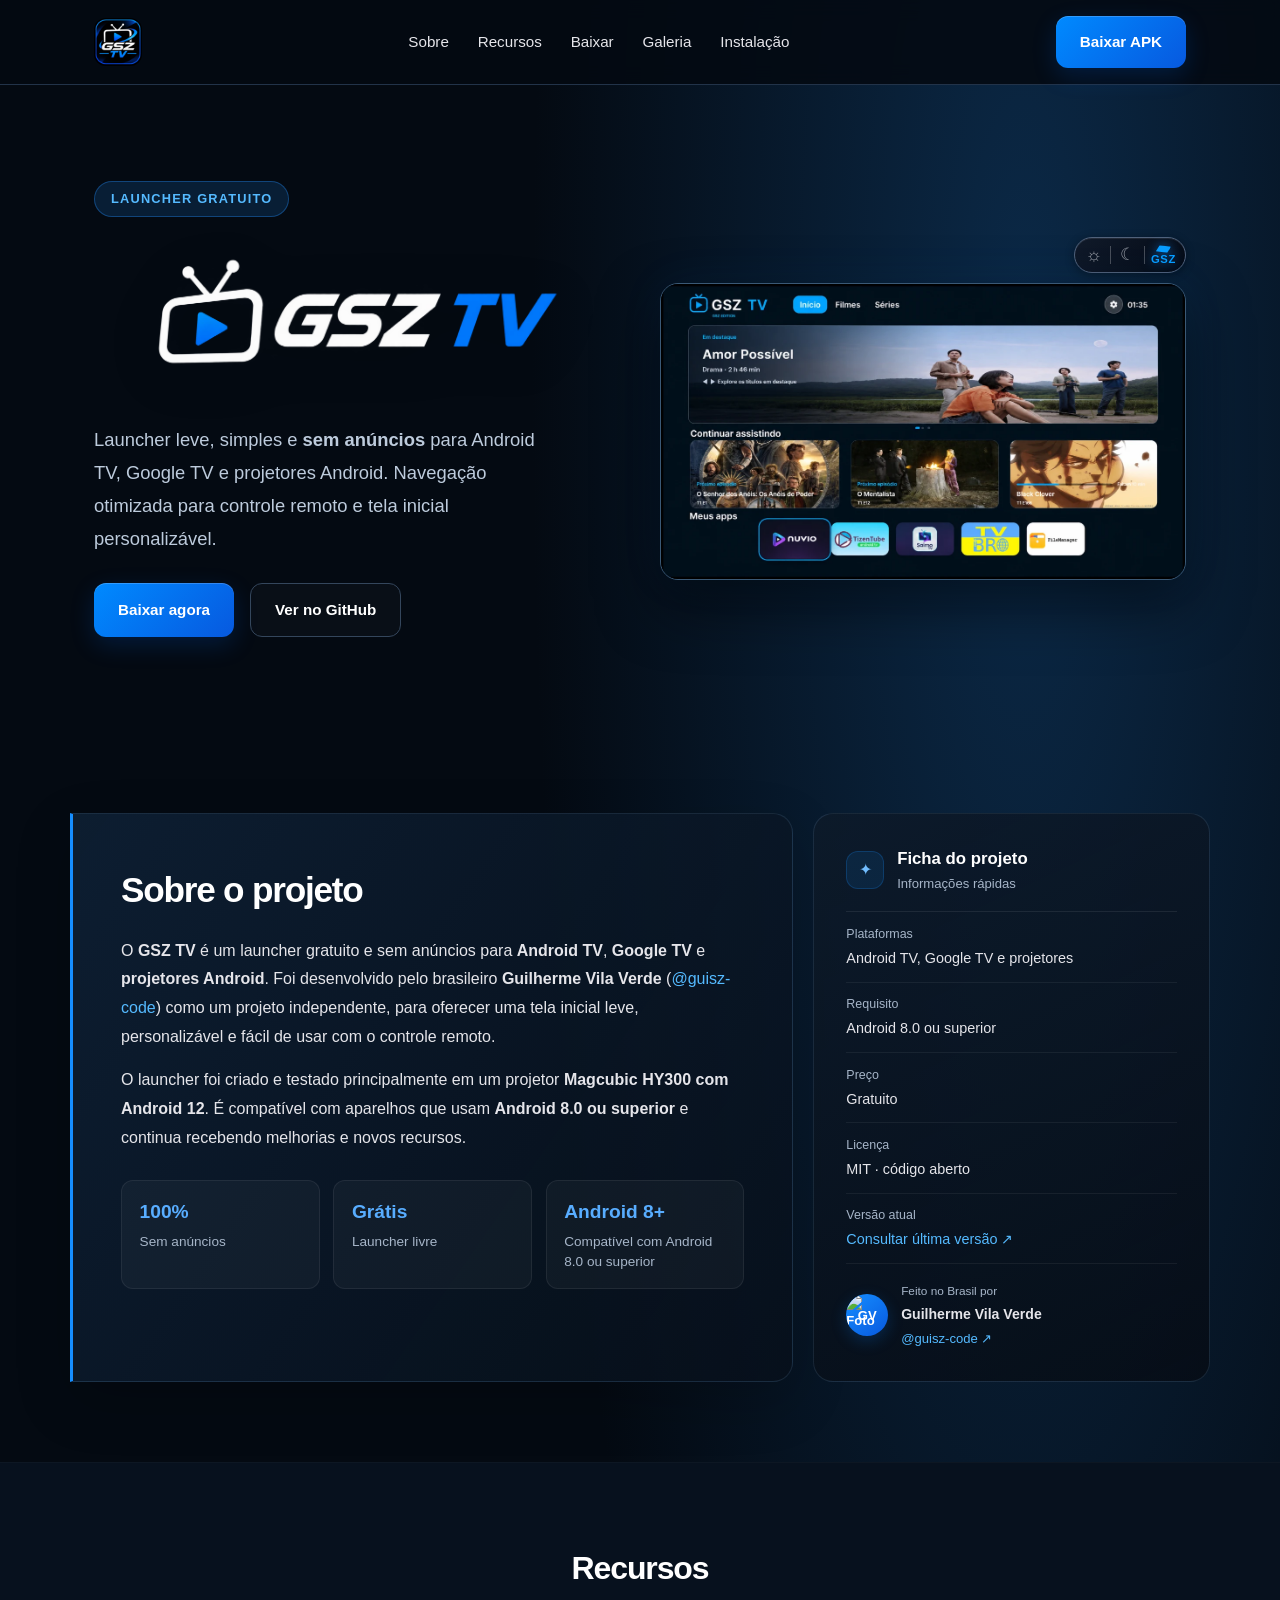
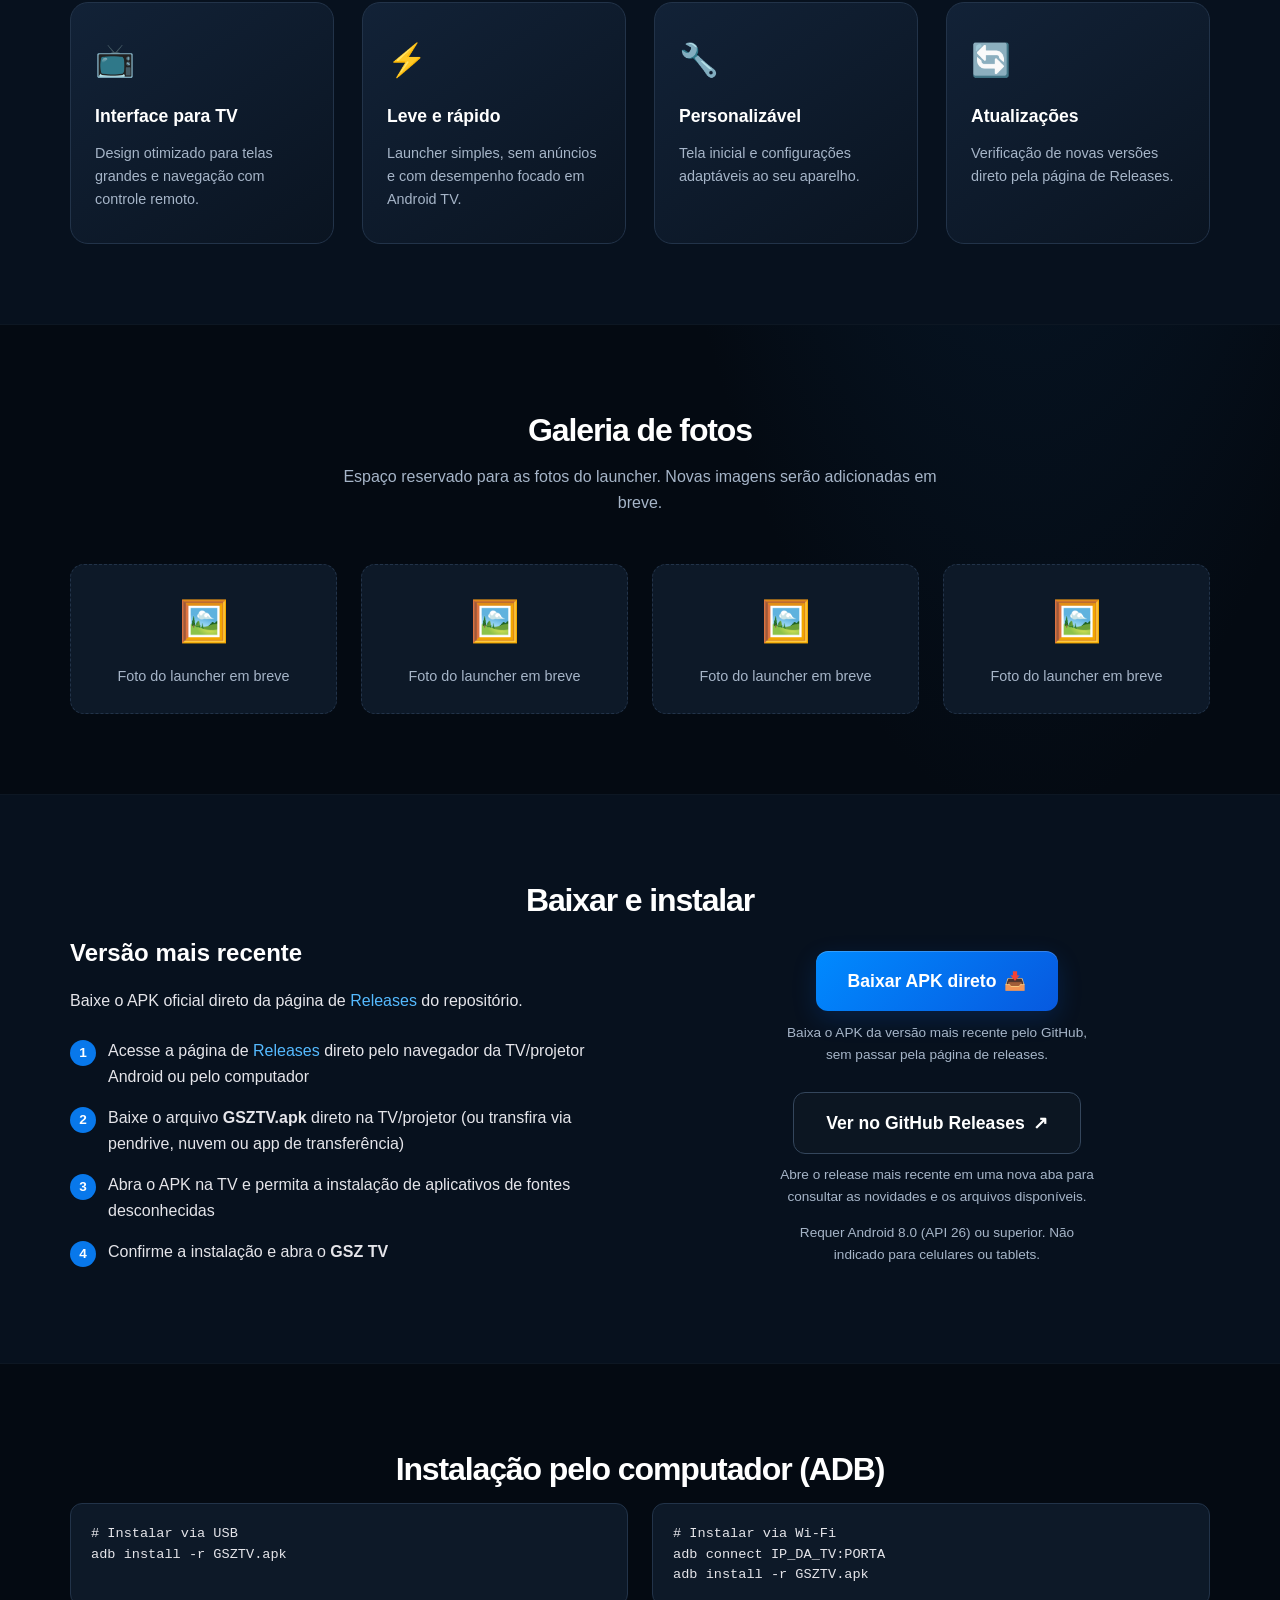
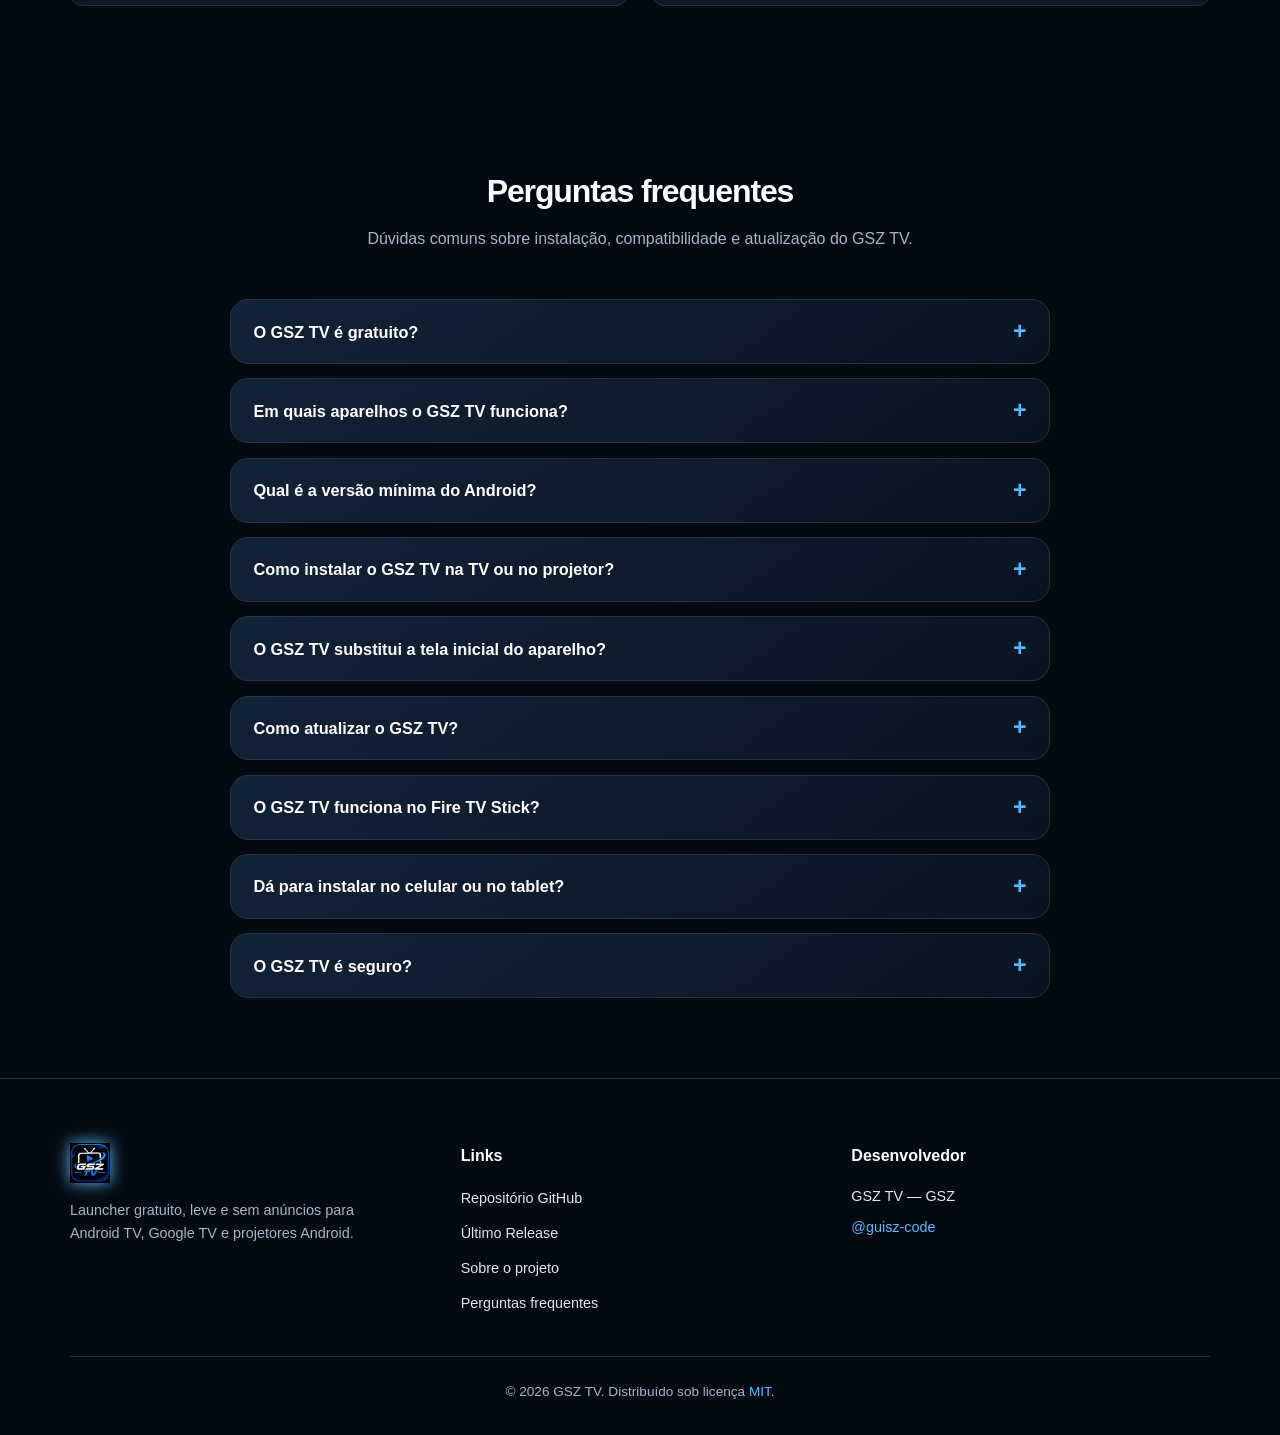
==== commit 6332b0d6: "feat: substitui MediaFire por download direto com descrições" ====
--- a/index.html
+++ b/index.html
@@ -355,14 +355,19 @@
           </div>
         </div>
         <div class="baixar-cta">
-          <a href="https://www.mediafire.com/file/glqg8dirai9h2zf/GSZTV.apk/file" class="btn neon btn-grande" target="_blank" rel="noopener noreferrer" id="btn-download-externo">
-            Baixar via MediaFire <span aria-hidden="true">☁️</span>
-          </a>
-          <a href="https://github.com/guisz-code/GSZ-TV/releases/latest" class="btn outline btn-grande" target="_blank" rel="noopener noreferrer">
-            Baixar via GitHub Releases <span aria-hidden="true">📥</span>
-          </a>
+          <div class="download-opcao">
+            <a href="https://github.com/guisz-code/GSZ-TV/releases/latest/download/GSZTV.apk" class="btn neon btn-grande" aria-describedby="download-direto-descricao">
+              Baixar APK direto <span aria-hidden="true">📥</span>
+            </a>
+            <p id="download-direto-descricao" class="nota">Baixa o APK da versão mais recente pelo GitHub, sem passar pela página de releases.</p>
+          </div>
+          <div class="download-opcao">
+            <a href="https://github.com/guisz-code/GSZ-TV/releases/latest" class="btn outline btn-grande" target="_blank" rel="noopener noreferrer" aria-describedby="download-releases-descricao">
+              Ver no GitHub Releases <span aria-hidden="true">↗</span>
+            </a>
+            <p id="download-releases-descricao" class="nota">Abre o release mais recente em uma nova aba para consultar as novidades e os arquivos disponíveis.</p>
+          </div>
           <p class="nota">Requer Android 8.0 (API 26) ou superior. Não indicado para celulares ou tablets.</p>
-          <p class="nota">O MediaFire abre uma página externa para baixar o APK. Para consultar a versão mais recente, use o GitHub Releases.</p>
         </div>
       </div>
     </div>
--- a/assets/css/style.css
+++ b/assets/css/style.css
@@ -639,8 +639,18 @@
 }
 
 .baixar-cta .btn {
-  white-space: nowrap;
-}
+  white-space: normal;
+}
+
+.download-opcao {
+  display: flex;
+  flex-direction: column;
+  align-items: center;
+  gap: 0.65rem;
+  max-width: 100%;
+}
+
+.download-opcao + .download-opcao { margin-top: 0.75rem; }
 
 .baixar-cta .nota {
   max-width: 320px;
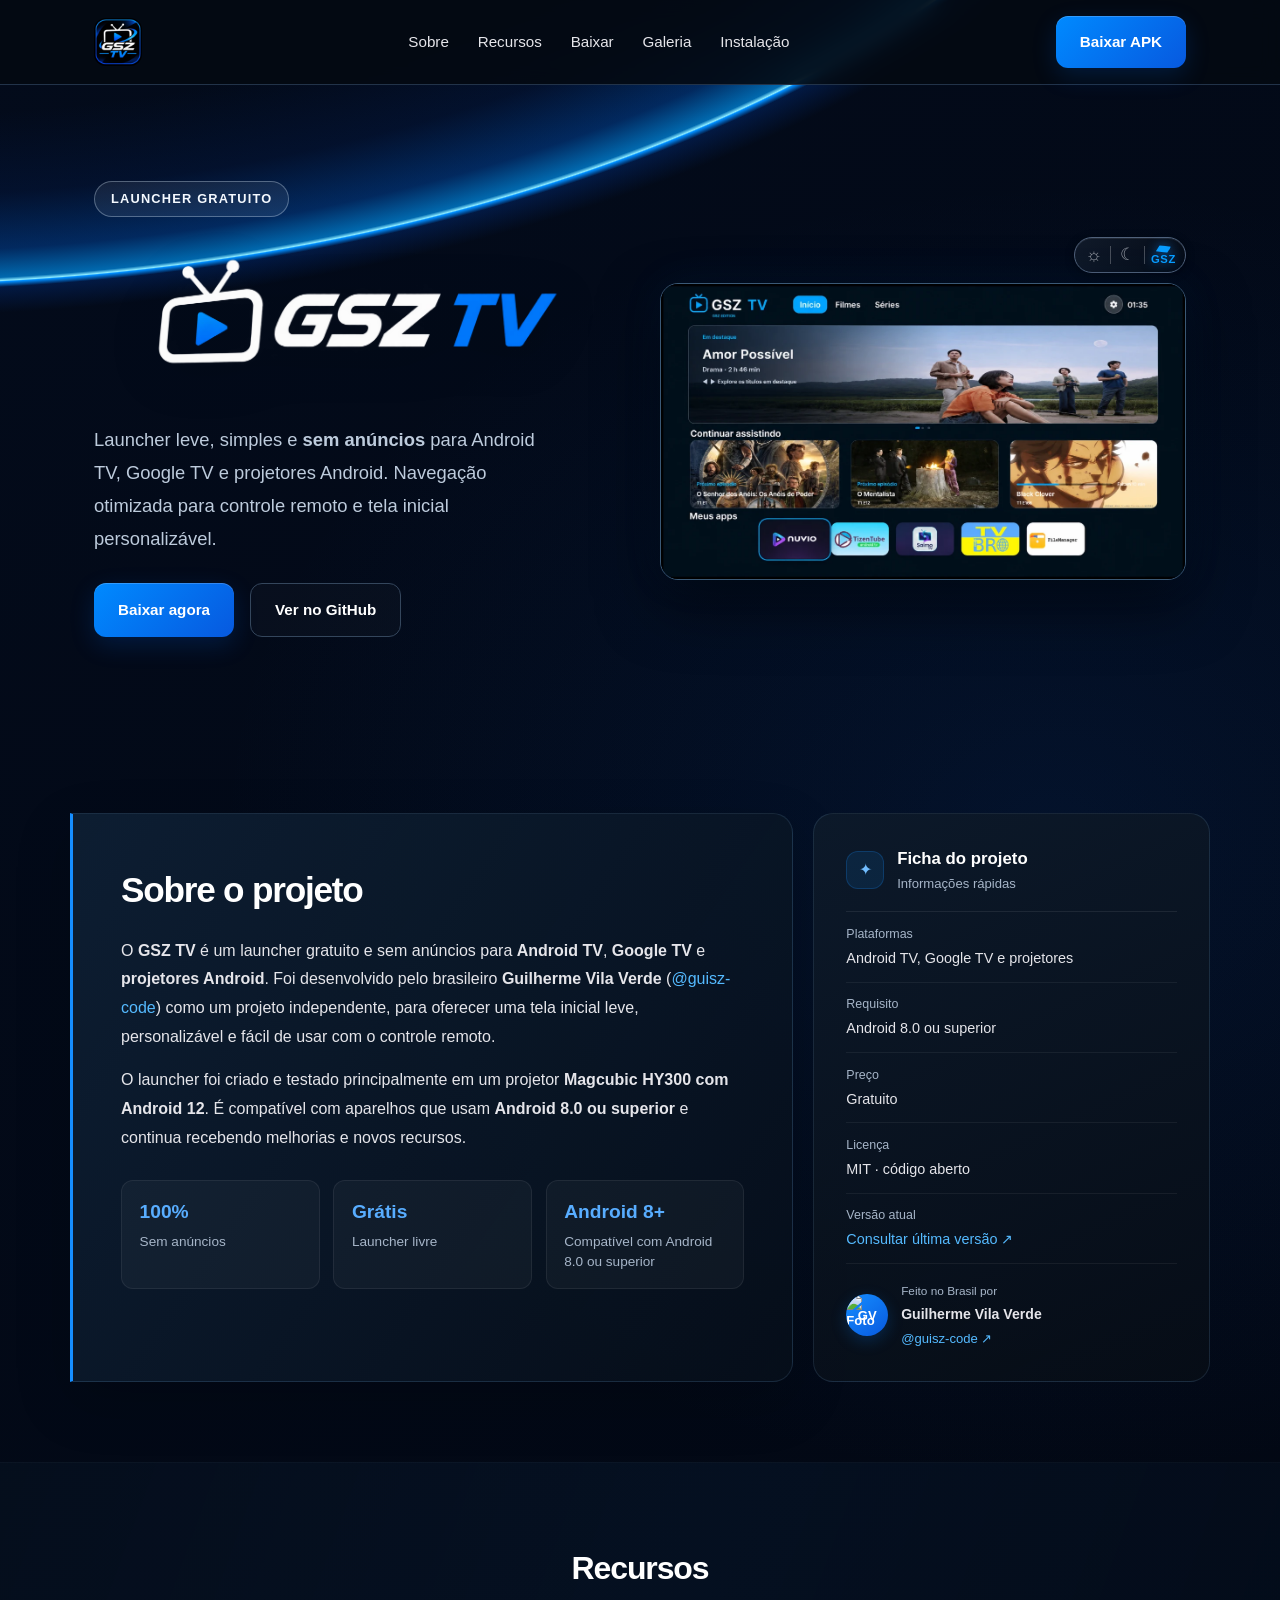
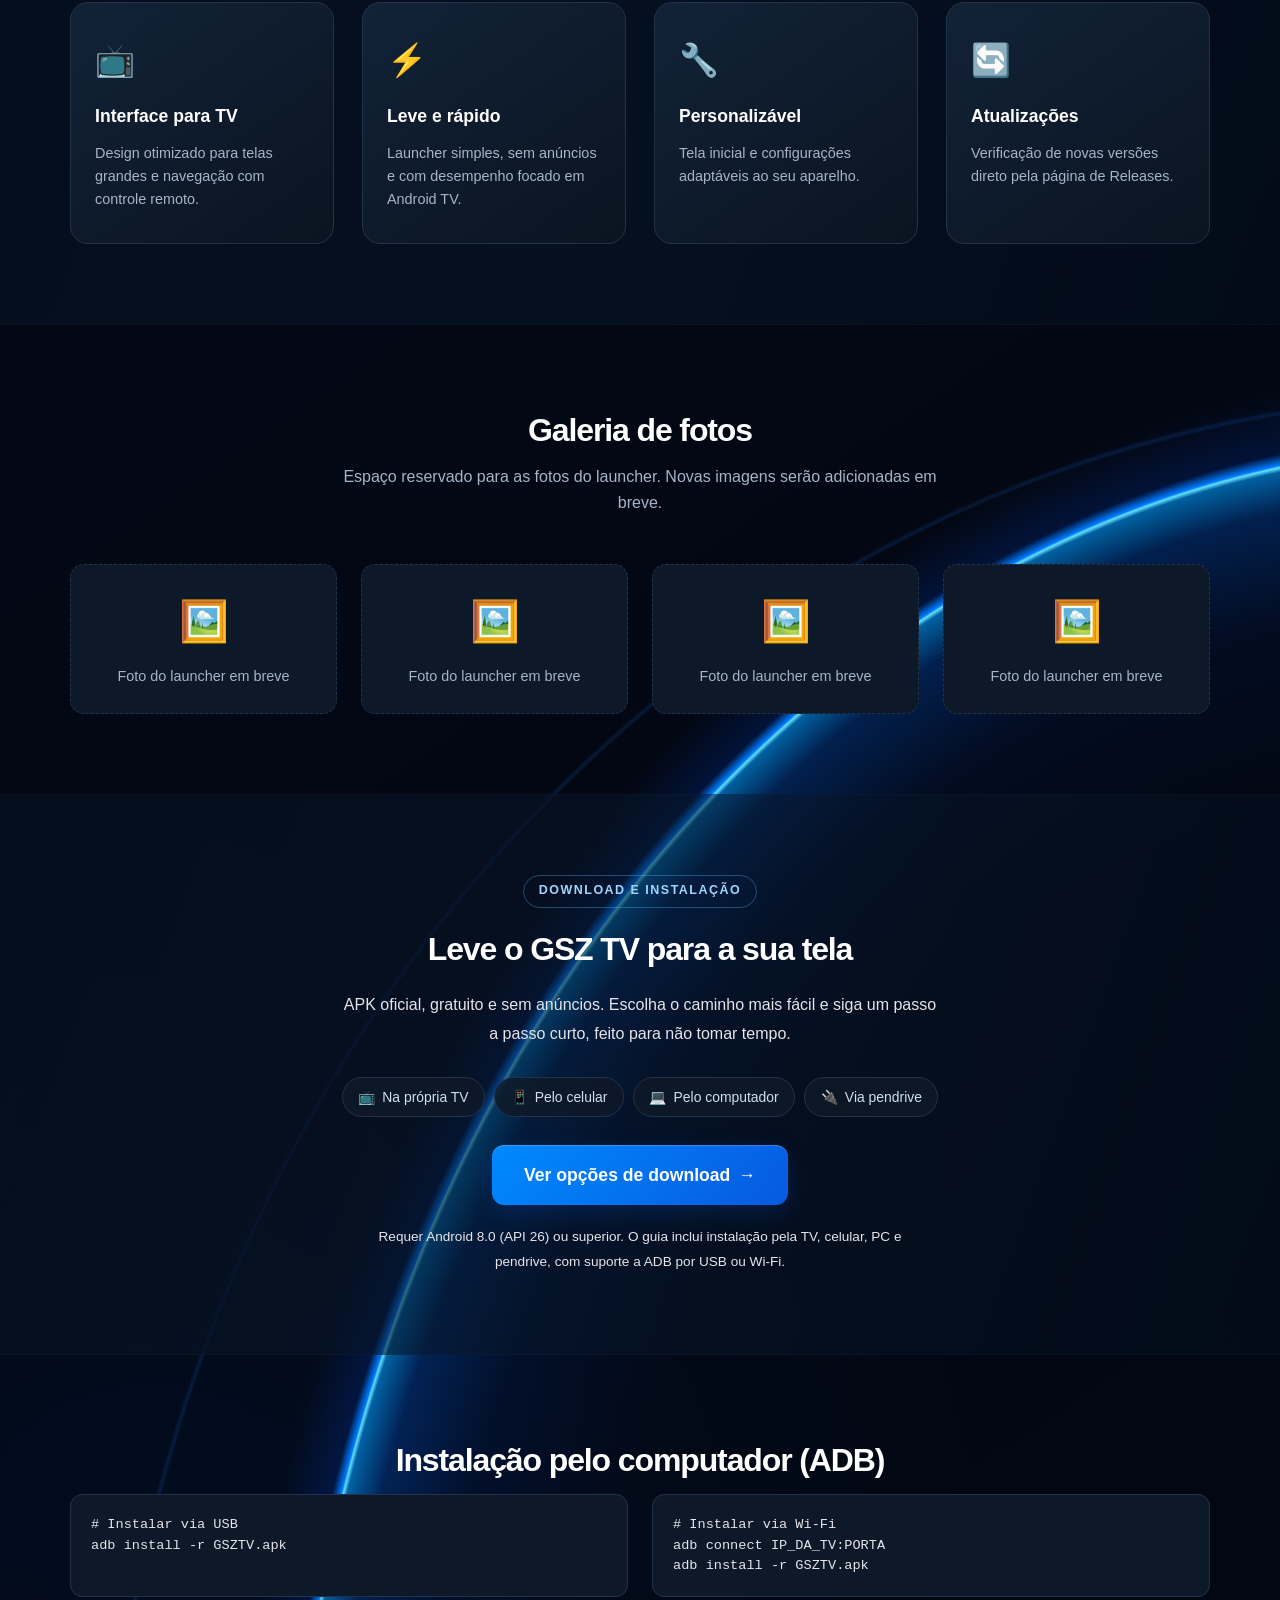
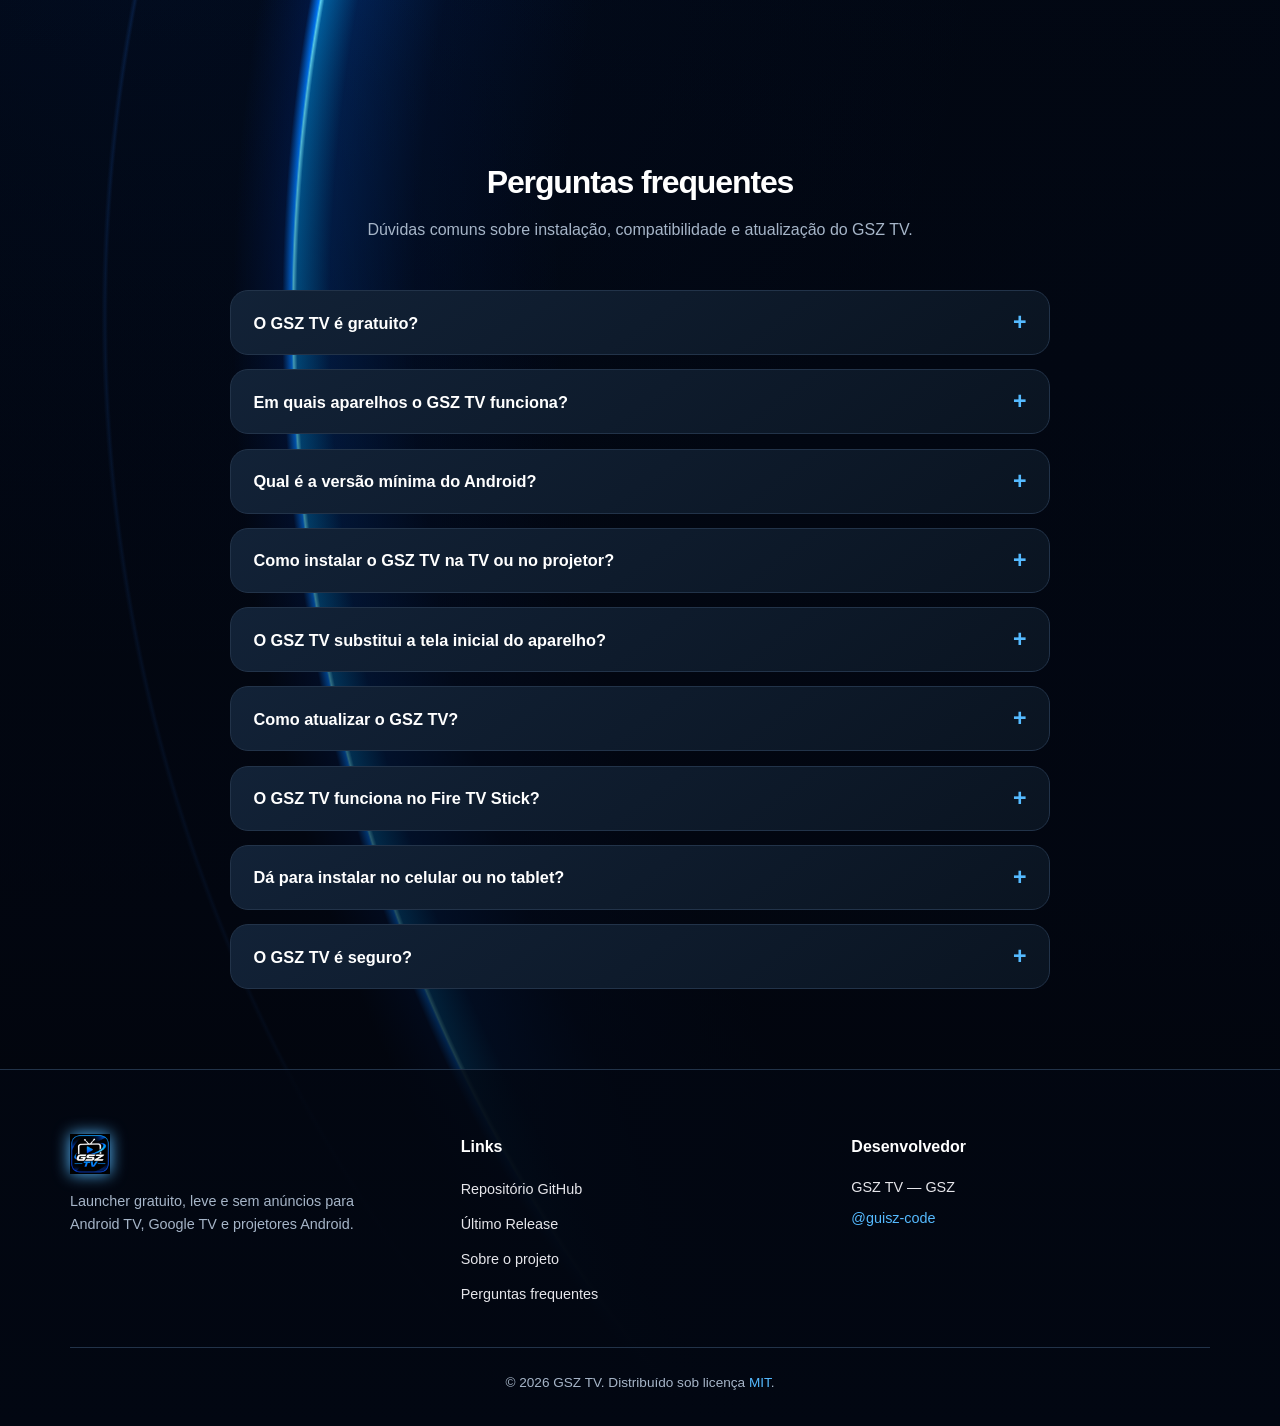
==== commit 300e7d78: "feat: cria guia de instalação e simplifica seção de download" ====
--- a/index.html
+++ b/index.html
@@ -167,7 +167,7 @@
         <li><a href="#galeria">Galeria</a></li>
         <li><a href="#instalacao">Instalação</a></li>
       </ul>
-      <a href="https://github.com/guisz-code/GSZ-TV/releases/latest" class="btn neon" target="_blank">Baixar APK</a>
+      <a href="instalar.html#downloads" class="btn neon">Baixar APK</a>
     </div>
   </nav>
 
@@ -184,7 +184,7 @@
         Navegação otimizada para controle remoto e tela inicial personalizável.
       </p>
       <div class="hero-actions">
-        <a href="#baixar" class="btn neon">Baixar agora</a>
+        <a href="instalar.html#downloads" class="btn neon">Baixar agora</a>
         <a href="https://github.com/guisz-code/GSZ-TV" class="btn outline" target="_blank">Ver no GitHub</a>
       </div>
     </div>
@@ -330,45 +330,18 @@
   <!-- Baixar -->
   <section id="baixar" class="section baixar bg-escuro">
     <div class="container">
-      <h2 class="titulo-secao">Baixar e instalar</h2>
-      <div class="baixar-conteudo">
-        <div class="texto-baixar">
-          <h3>Versão mais recente</h3>
-          <p>Baixe o APK oficial direto da página de <a href="https://github.com/guisz-code/GSZ-TV/releases/latest" target="_blank">Releases</a> do repositório.</p>
-          <div class="passos">
-            <div class="passo">
-              <span class="numero-passo">1</span>
-              <span>Acesse a página de <a href="https://github.com/guisz-code/GSZ-TV/releases/latest" target="_blank">Releases</a> direto pelo navegador da TV/projetor Android ou pelo computador</span>
-            </div>
-            <div class="passo">
-              <span class="numero-passo">2</span>
-              <span>Baixe o arquivo <strong>GSZTV.apk</strong> direto na TV/projetor (ou transfira via pendrive, nuvem ou app de transferência)</span>
-            </div>
-            <div class="passo">
-              <span class="numero-passo">3</span>
-              <span>Abra o APK na TV e permita a instalação de aplicativos de fontes desconhecidas</span>
-            </div>
-            <div class="passo">
-              <span class="numero-passo">4</span>
-              <span>Confirme a instalação e abra o <strong>GSZ TV</strong></span>
-            </div>
-          </div>
-        </div>
-        <div class="baixar-cta">
-          <div class="download-opcao">
-            <a href="https://github.com/guisz-code/GSZ-TV/releases/latest/download/GSZTV.apk" class="btn neon btn-grande" aria-describedby="download-direto-descricao">
-              Baixar APK direto <span aria-hidden="true">📥</span>
-            </a>
-            <p id="download-direto-descricao" class="nota">Baixa o APK da versão mais recente pelo GitHub, sem passar pela página de releases.</p>
-          </div>
-          <div class="download-opcao">
-            <a href="https://github.com/guisz-code/GSZ-TV/releases/latest" class="btn outline btn-grande" target="_blank" rel="noopener noreferrer" aria-describedby="download-releases-descricao">
-              Ver no GitHub Releases <span aria-hidden="true">↗</span>
-            </a>
-            <p id="download-releases-descricao" class="nota">Abre o release mais recente em uma nova aba para consultar as novidades e os arquivos disponíveis.</p>
-          </div>
-          <p class="nota">Requer Android 8.0 (API 26) ou superior. Não indicado para celulares ou tablets.</p>
-        </div>
+      <div class="baixar-teaser">
+        <span class="baixar-etiqueta">Download e instalação</span>
+        <h2 class="titulo-secao">Leve o GSZ TV para a sua tela</h2>
+        <p>APK oficial, gratuito e sem anúncios. Escolha o caminho mais fácil e siga um passo a passo curto, feito para não tomar tempo.</p>
+        <ul class="baixar-caminhos" aria-label="Formas de instalar">
+          <li><span aria-hidden="true">📺</span> Na própria TV</li>
+          <li><span aria-hidden="true">📱</span> Pelo celular</li>
+          <li><span aria-hidden="true">💻</span> Pelo computador</li>
+          <li><span aria-hidden="true">🔌</span> Via pendrive</li>
+        </ul>
+        <a href="instalar.html#downloads" class="btn neon btn-grande">Ver opções de download <span aria-hidden="true">→</span></a>
+        <p class="nota">Requer Android 8.0 (API 26) ou superior. O guia inclui instalação pela TV, celular, PC e pendrive, com suporte a ADB por USB ou Wi-Fi.</p>
       </div>
     </div>
   </section>
--- a/assets/css/style.css
+++ b/assets/css/style.css
@@ -119,9 +119,9 @@
 .hero-content .badge {
   display: inline-block;
   padding: 0.45rem 1rem;
-  background: var(--azul-neon-suave);
-  color: var(--azul-neon);
-  border: 1px solid rgba(35, 145, 255, 0.35);
+  background: rgba(255, 255, 255, 0.07);
+  color: #f4f9ff;
+  border: 1px solid rgba(220, 240, 255, 0.32);
   border-radius: 999px;
   font-size: 0.8rem;
   font-weight: 700;
@@ -621,74 +621,61 @@
 }
 
 /* ===== Baixar ===== */
-.baixar-conteudo {
-  display: grid;
-  grid-template-columns: 1fr 1fr;
-  gap: 3rem;
-  align-items: stretch;
-}
-
-.baixar-cta {
-  display: flex;
-  min-width: 0;
-  flex-direction: column;
-  align-items: center;
+.baixar-teaser {
+  max-width: 760px;
+  margin: 0 auto;
+  text-align: center;
+}
+
+.baixar-etiqueta {
+  display: inline-block;
+  margin-bottom: 1rem;
+  padding: 0.35rem 0.9rem;
+  border: 1px solid rgba(85, 186, 255, 0.35);
+  border-radius: 999px;
+  color: #9fd6ff;
+  font-size: 0.78rem;
+  font-weight: 700;
+  letter-spacing: 0.12em;
+  text-transform: uppercase;
+}
+
+.baixar-teaser p {
+  max-width: 600px;
+  margin: 1rem auto 0;
+  color: var(--branco-suave);
+  line-height: 1.8;
+}
+
+.baixar-caminhos {
+  display: flex;
+  flex-wrap: wrap;
   justify-content: center;
-  gap: 0.9rem;
-  text-align: center;
-}
-
-.baixar-cta .btn {
+  gap: 0.6rem;
+  list-style: none;
+  margin: 1.75rem 0;
+  padding: 0;
+}
+
+.baixar-caminhos li {
+  display: inline-flex;
+  align-items: center;
+  gap: 0.45rem;
+  padding: 0.5rem 0.95rem;
+  background: rgba(13, 25, 40, 0.85);
+  border: 1px solid var(--cor-borda);
+  border-radius: 999px;
+  color: #cfe0ee;
+  font-size: 0.87rem;
+}
+
+.baixar-teaser .btn {
   white-space: normal;
 }
 
-.download-opcao {
-  display: flex;
-  flex-direction: column;
-  align-items: center;
-  gap: 0.65rem;
-  max-width: 100%;
-}
-
-.download-opcao + .download-opcao { margin-top: 0.75rem; }
-
-.baixar-cta .nota {
-  max-width: 320px;
-  margin: 0;
-}
-
-.texto-baixar h3 {
-  font-size: 1.5rem;
-  margin-bottom: 1rem;
-}
-
-.texto-baixar p {
-  color: var(--branco-suave);
-  margin-bottom: 1.5rem;
-  max-width: 480px;
-}
-
-.passo {
-  display: flex;
-  gap: 0.75rem;
-  align-items: flex-start;
-  margin-bottom: 1rem;
-  color: var(--branco-suave);
-}
-
-.numero-passo {
-  flex-shrink: 0;
-  width: 26px;
-  height: 26px;
-  background: var(--azul-neon);
-  color: #000;
-  border-radius: 50%;
-  font-size: 0.85rem;
-  font-weight: 700;
-  display: flex;
-  align-items: center;
-  justify-content: center;
-  margin-top: 0.1rem;
+.baixar-teaser .nota {
+  max-width: 560px;
+  margin: 1.25rem auto 0;
 }
 
 .nota {
@@ -821,9 +808,6 @@
   .destaques {
     justify-content: center;
   }
-  .baixar-conteudo {
-    grid-template-columns: 1fr;
-  }
   .footer-grid {
     grid-template-columns: 1fr;
   }
@@ -850,7 +834,41 @@
   }
 }
 /* Acabamento inspirado nos tons azuis da tela inicial do GSZ TV. */
-body { background: radial-gradient(ellipse at 80% 8%, #0b2947 0, transparent 34%), var(--cor-fundo); }
+body {
+  background: #020712;
+  isolation: isolate;
+  position: relative;
+}
+
+/* A aurora acompanha a página e escurece gradualmente até o rodapé. */
+body::before {
+  content: "";
+  position: absolute;
+  inset: 0;
+  z-index: -1;
+  pointer-events: none;
+  background:
+    linear-gradient(to bottom, transparent 0%, transparent 68%, rgba(2, 5, 14, 0.16) 71%, rgba(2, 5, 14, 0.62) 88%, #02040a 100%),
+    radial-gradient(ellipse 110vw 800px at -10% -500px,
+      transparent 77%, rgba(0, 62, 180, 0.12) 87%,
+      rgba(0, 112, 255, 0.3) 94%, rgba(0, 156, 255, 0.65) 97.6%,
+      #8aeaff 98%, #008dff 98.15%, rgba(0, 92, 255, 0.18) 98.8%, transparent 102%),
+    radial-gradient(ellipse 95vw 1500px at 116% 76%,
+      transparent 76%, rgba(0, 62, 180, 0.1) 88%,
+      rgba(0, 104, 255, 0.25) 95%, rgba(0, 156, 255, 0.6) 97.7%,
+      #62dfff 98%, #007aff 98.15%, rgba(0, 82, 255, 0.16) 98.9%, transparent 103%),
+    radial-gradient(ellipse 110vw 1550px at 116% 76%,
+      transparent 97.8%, rgba(31, 115, 238, 0.17) 98%, transparent 98.25%),
+    radial-gradient(ellipse 90vw 900px at 82% 18%, rgba(8, 67, 153, 0.16), transparent 72%),
+    radial-gradient(ellipse 90vw 1000px at 12% 68%, rgba(0, 48, 126, 0.13), transparent 72%),
+    linear-gradient(145deg, #030b1b, #020712 55%, #020916);
+}
+
+.bg-escuro {
+  background: linear-gradient(110deg, rgba(5, 15, 30, 0.82), rgba(7, 23, 44, 0.5), rgba(3, 12, 26, 0.82));
+}
+.footer { background: linear-gradient(180deg, rgba(2, 7, 18, 0.7), #020712); }
+
 html { scroll-padding-top: 150px; }
 .hero { gap: 2.5rem; padding-top: 6rem; padding-bottom: 6rem; }
 .hero h1 { font-size: clamp(3rem, 6vw, 5rem); letter-spacing: -0.055em; }
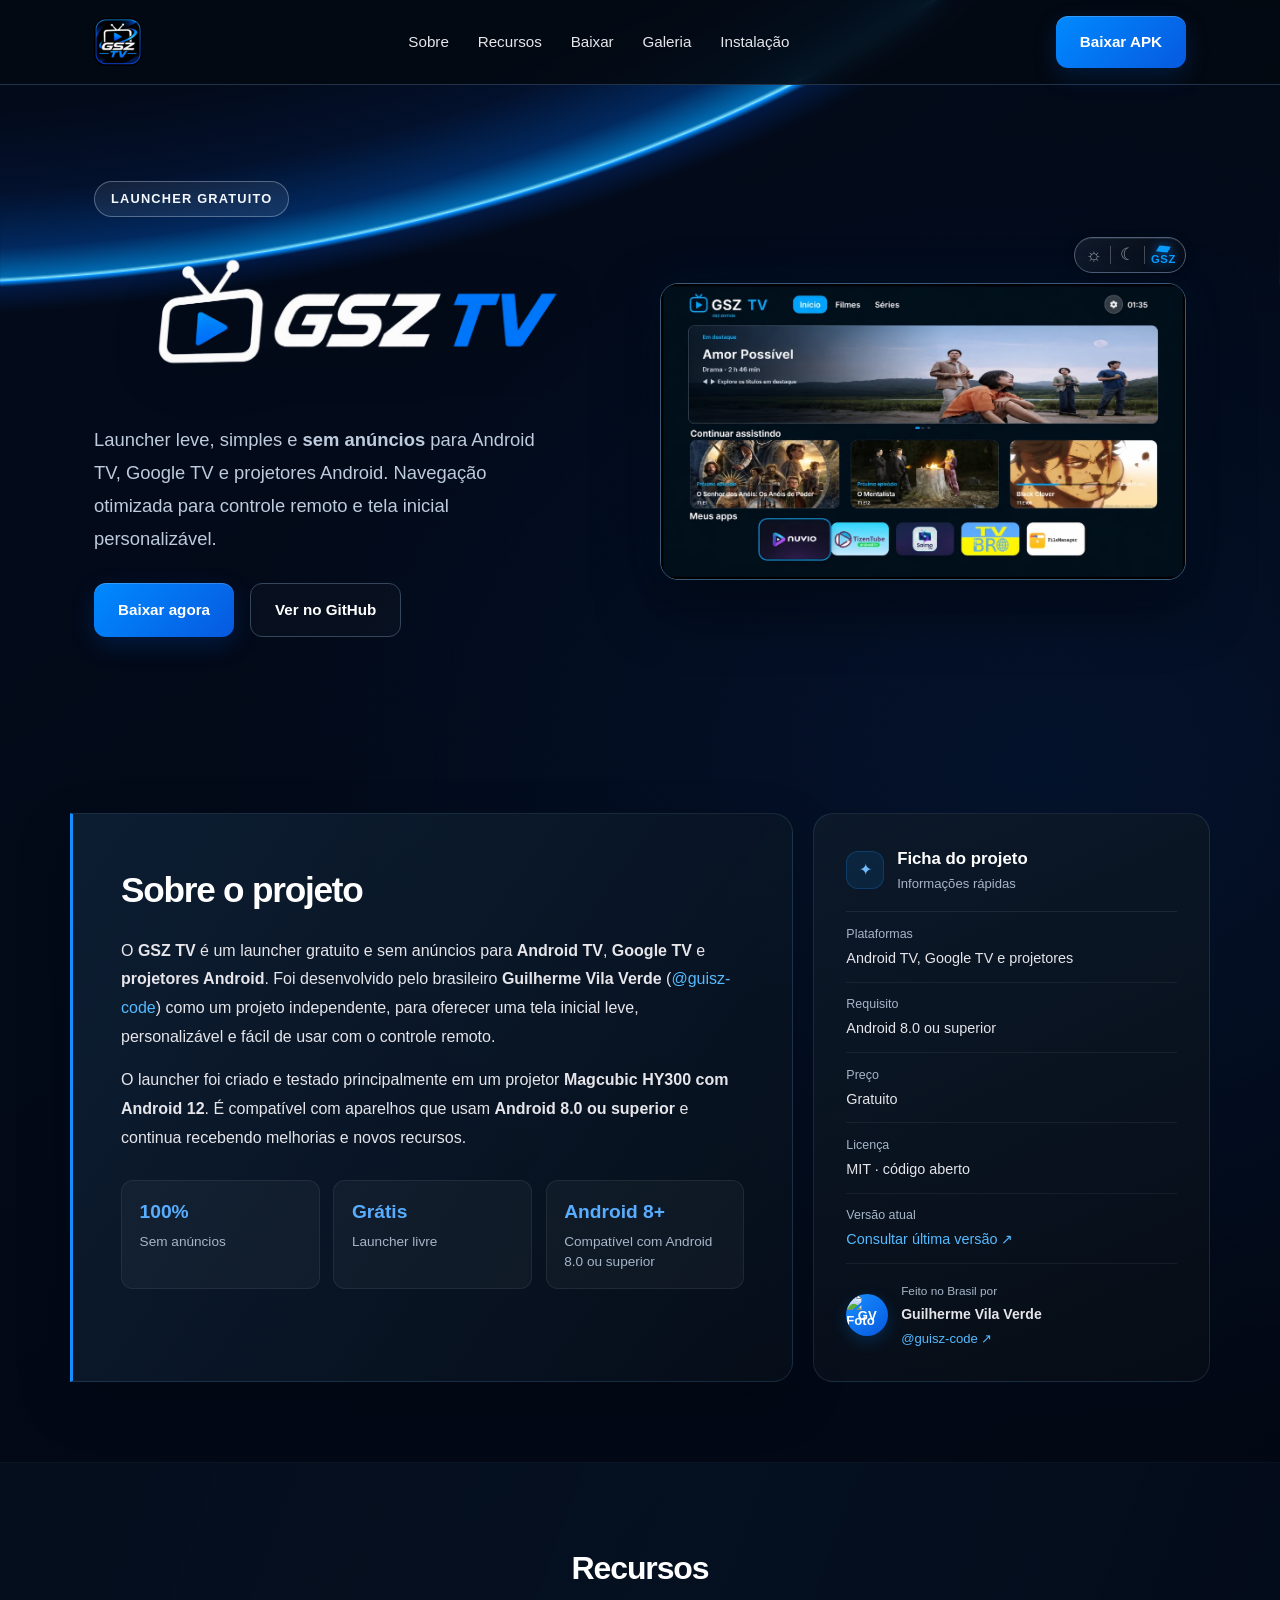
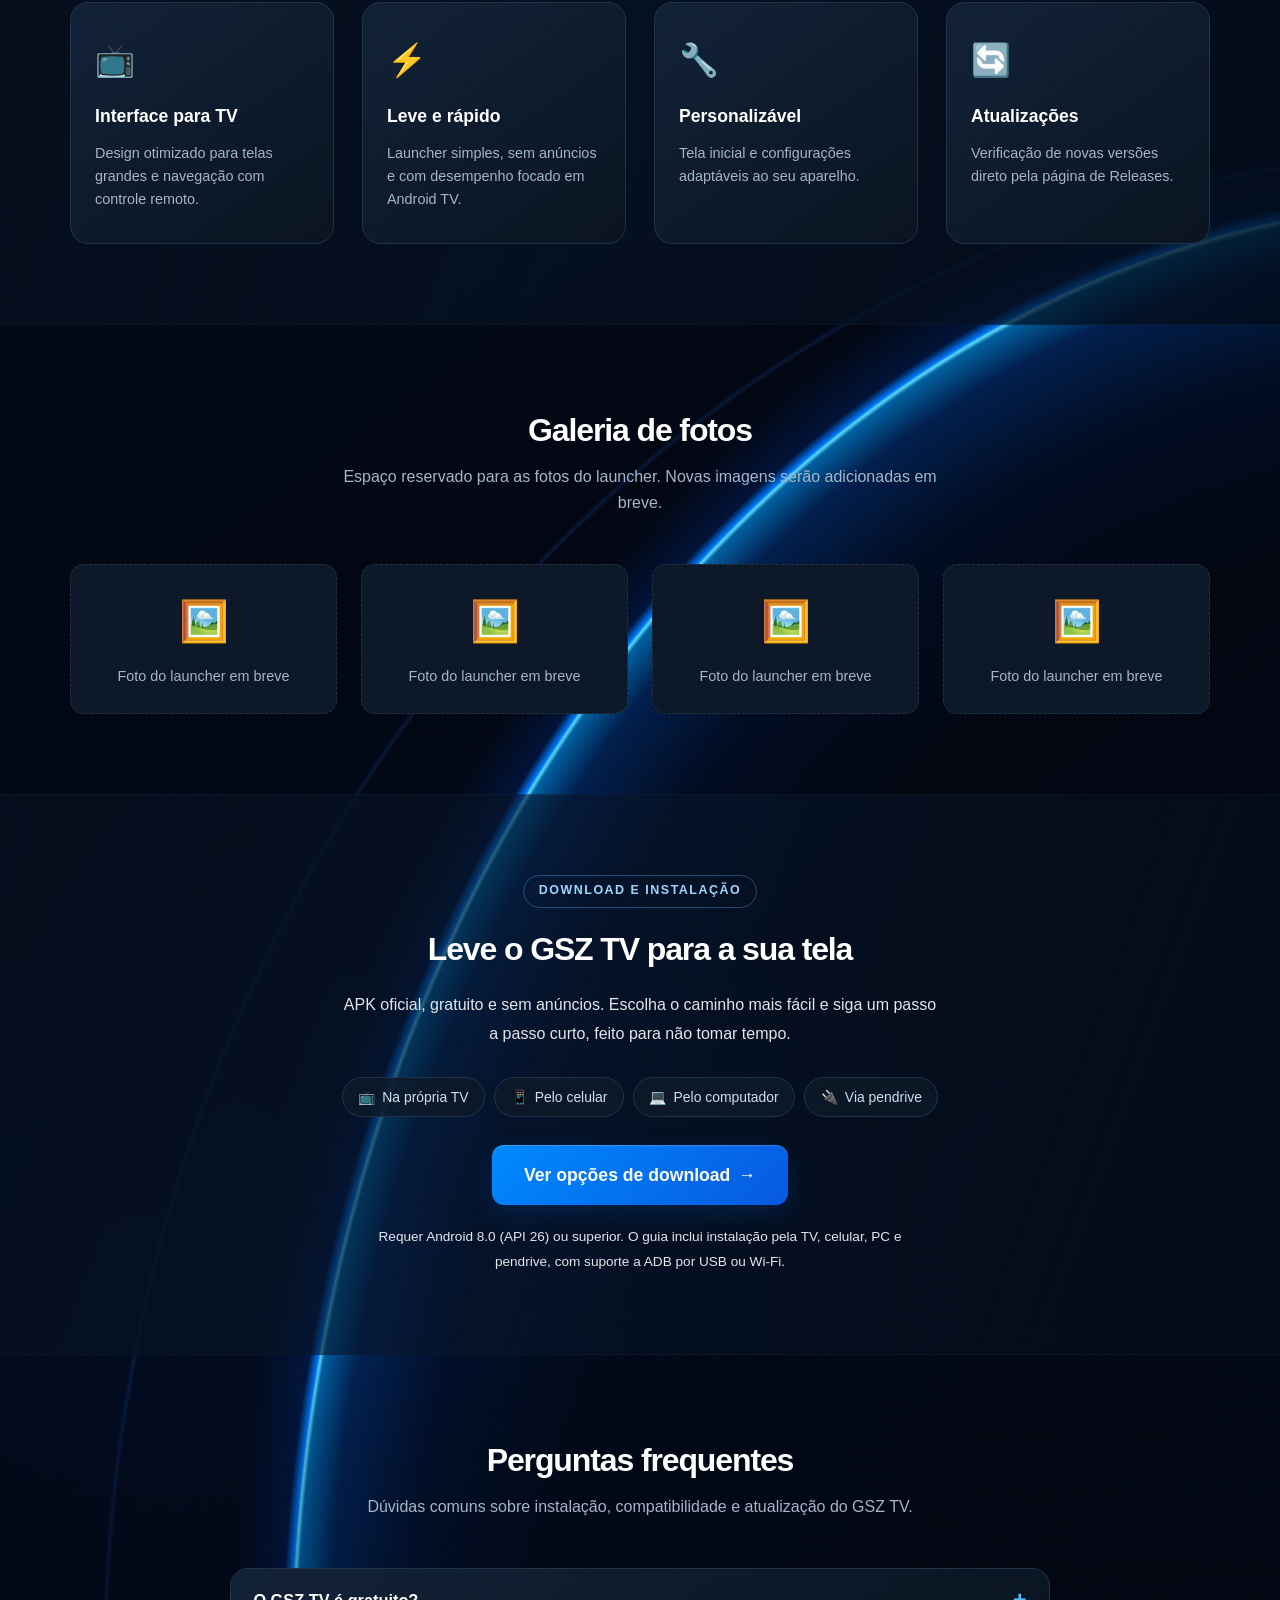
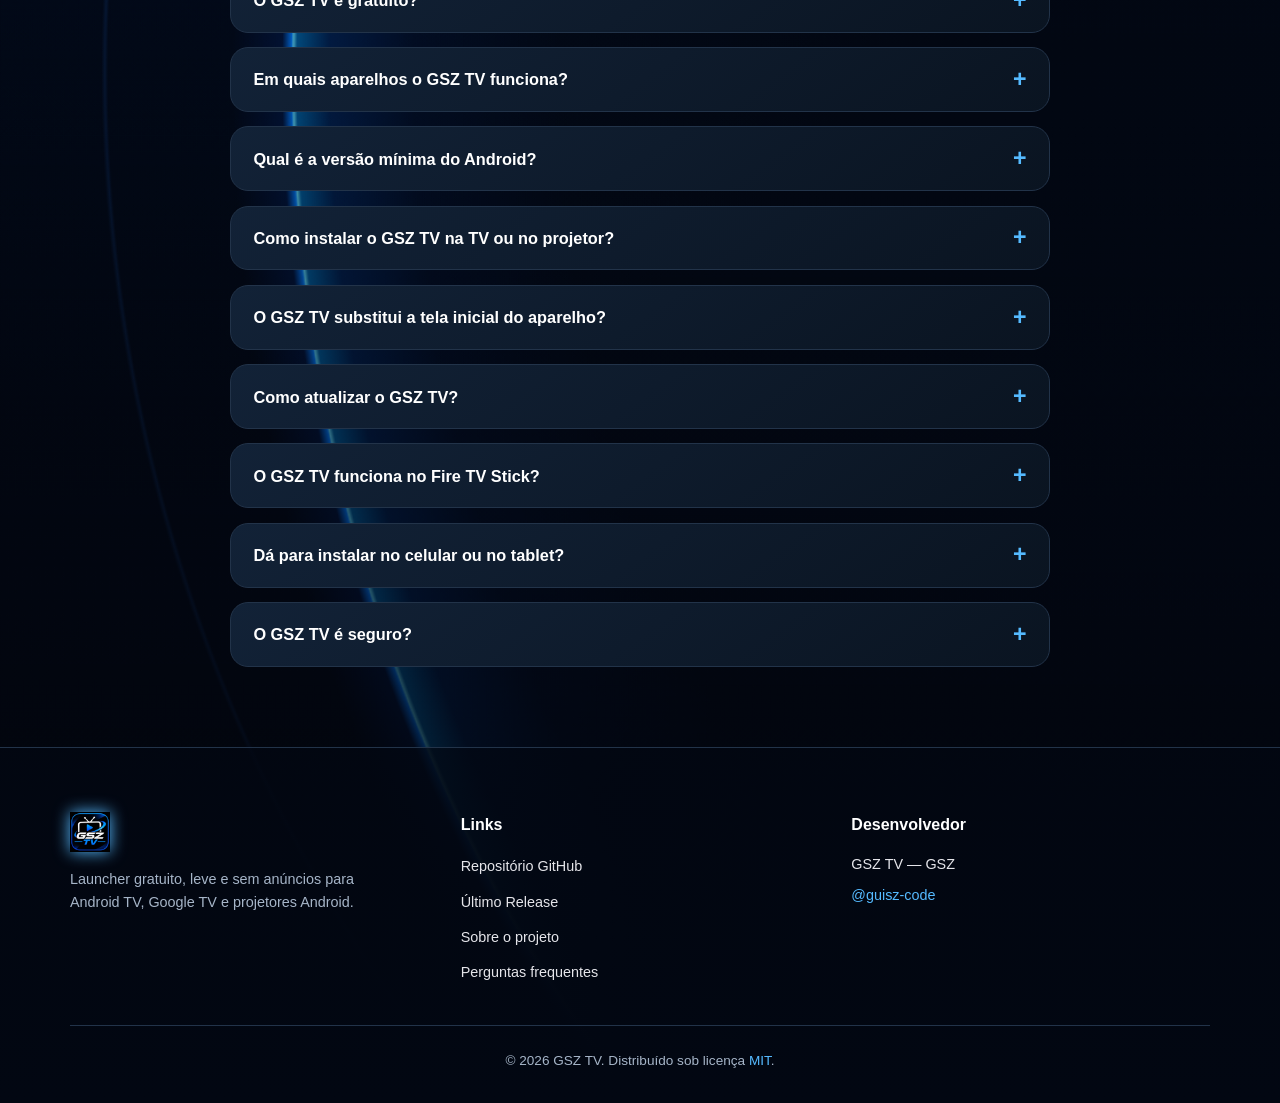
==== commit deff4565: "refactor: remove secao ADB duplicada da home" ====
--- a/index.html
+++ b/index.html
@@ -151,6 +151,7 @@
   <link rel="preload" as="image" href="assets/img/gsz-tv-wordmark.webp">
   <link rel="preload" as="image" href="assets/img/tema-gsz-edition.webp" fetchpriority="high">
   <link rel="stylesheet" href="assets/css/style.css">
+  <link rel="icon" type="image/webp" href="assets/img/logo-gsz-tv.webp">
 </head>
 <body>
 
@@ -165,13 +166,14 @@
         <li><a href="#recursos">Recursos</a></li>
         <li><a href="#baixar">Baixar</a></li>
         <li><a href="#galeria">Galeria</a></li>
-        <li><a href="#instalacao">Instalação</a></li>
+        <li><a href="instalar.html">Instalação</a></li>
       </ul>
       <a href="instalar.html#downloads" class="btn neon">Baixar APK</a>
     </div>
   </nav>
 
   <!-- Hero -->
+  <main>
   <header class="hero">
     <div class="hero-content">
       <span class="badge">Launcher gratuito</span>
@@ -346,24 +348,6 @@
     </div>
   </section>
 
-  <!-- Instalação -->
-  <section id="instalacao" class="section instalacao">
-    <div class="container">
-      <h2 class="titulo-secao">Instalação pelo computador (ADB)</h2>
-      <div class="codigos">
-        <div class="bloco-codigo">
-          <pre><code># Instalar via USB
-adb install -r GSZTV.apk</code></pre>
-        </div>
-        <div class="bloco-codigo">
-          <pre><code># Instalar via Wi-Fi
-adb connect IP_DA_TV:PORTA
-adb install -r GSZTV.apk</code></pre>
-        </div>
-      </div>
-    </div>
-  </section>
-
   <!-- Perguntas frequentes -->
   <section id="faq" class="section faq">
     <div class="container">
@@ -411,6 +395,7 @@
   </section>
 
   <!-- Footer -->
+  </main>
   <footer class="footer">
     <div class="container">
       <div class="footer-grid">
@@ -419,7 +404,7 @@
           <p>Launcher gratuito, leve e sem anúncios para Android TV, Google TV e projetores Android.</p>
         </div>
         <div class="footer-links">
-          <h4>Links</h4>
+          <h2>Links</h2>
           <ul>
             <li><a href="https://github.com/guisz-code/GSZ-TV" target="_blank">Repositório GitHub</a></li>
             <li><a href="https://github.com/guisz-code/GSZ-TV/releases/latest" target="_blank">Último Release</a></li>
@@ -428,7 +413,7 @@
           </ul>
         </div>
         <div class="footer-contato">
-          <h4>Desenvolvedor</h4>
+          <h2>Desenvolvedor</h2>
           <p>GSZ TV — GSZ</p>
           <p><a href="https://github.com/guisz-code" target="_blank">@guisz-code</a></p>
         </div>
--- a/assets/css/style.css
+++ b/assets/css/style.css
@@ -684,29 +684,6 @@
   color: var(--cinza);
 }
 
-/* ===== Instalação ===== */
-.codigos {
-  display: grid;
-  grid-template-columns: repeat(auto-fit, minmax(260px, 1fr));
-  gap: 1.5rem;
-}
-
-.bloco-codigo {
-  background: var(--cor-card);
-  border: 1px solid var(--cor-borda);
-  border-radius: 12px;
-  padding: 1.25rem;
-}
-
-.bloco-codigo code {
-  display: block;
-  font-family: Consolas, 'Courier New', monospace;
-  font-size: 0.85rem;
-  color: var(--branco-suave);
-  line-height: 1.5;
-  white-space: pre-wrap;
-}
-
 /* ===== Footer ===== */
 .footer {
   border-top: 1px solid var(--cor-borda);
@@ -735,8 +712,8 @@
   line-height: 1.6;
 }
 
-.footer-links h4,
-.footer-contato h4 {
+.footer-links h2,
+.footer-contato h2 {
   font-size: 1rem;
   margin-bottom: 1rem;
   color: var(--branco);
@@ -891,7 +868,6 @@
 .numero-passo { background: #0878eb; color: white; }
 .galeria-item { border-width: 1px; }
 a:focus-visible { outline: 3px solid #79caff; outline-offset: 5px; }
-.bloco-codigo code { overflow-wrap: anywhere; }
 @media (max-width: 900px) { .hero { padding-block: 3rem 4rem; } .hero-image { order: 0; margin-bottom: 0; } }
 @media (max-width: 520px) { .logo-link { justify-content: center; } .nav-links { gap: .6rem 1rem; } .nav-links a { font-size: .85rem; } .nav-container { padding-block: .8rem; gap: .7rem; } .hero { padding-top: 2.5rem; } }
 @media (prefers-reduced-motion: reduce) { html { scroll-behavior: auto; } *, *::before, *::after { transition: none !important; } }
